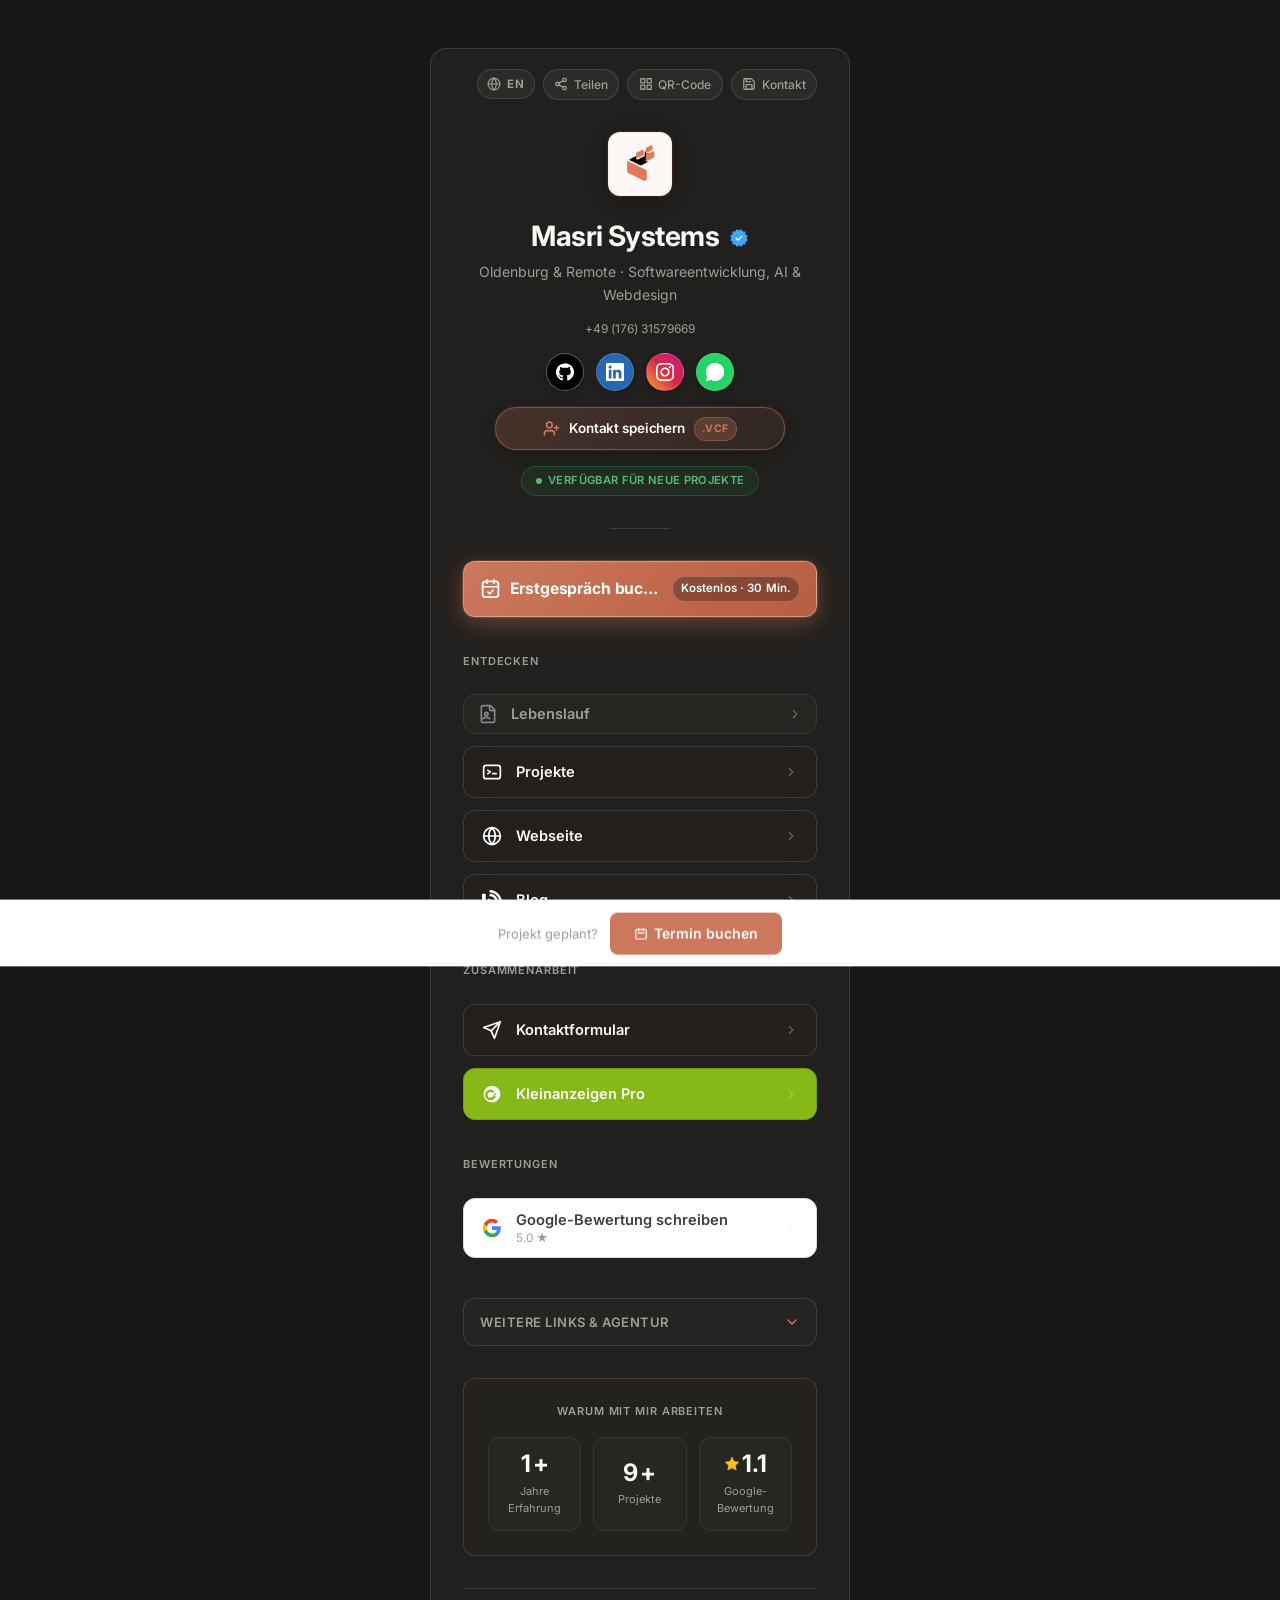
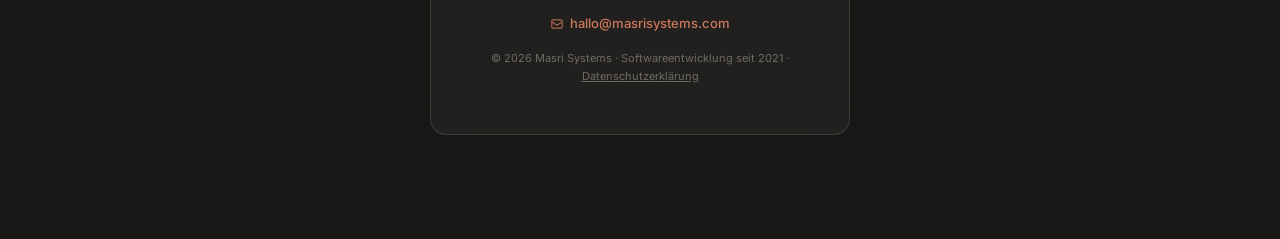
==== index.html @ 00dec635 "refactor(navigation): move certificates button to secondary-content section" ====
<!doctype html>
<html lang="de">
  <head>
    <!-- Core Meta -->
    <meta charset="utf-8" />
    <meta name="viewport" content="width=device-width, initial-scale=1" />
    <meta name="referrer" content="strict-origin-when-cross-origin" />
    <meta name="format-detection" content="telephone=no" />

    <!-- SEO -->
    <title>
      Masri Systems — Links | Oldenburg &amp; Remote · Softwareentwicklung, AI &amp; Webdesign
    </title>
    <meta
      name="description"
      content="Connect with Masri Systems — Oldenburg &amp; Remote · Softwareentwicklung, AI &amp; Webdesign. Book a consultation, explore projects, read the blog, and follow on social media."
    />
    <meta
      name="keywords"
      content="Masri Systems, Mohamad Masri, Softwareentwicklung, AI, Webdesign, Oldenburg, Freelance Developer, Laravel, PHP, JavaScript"
    />
    <meta name="author" content="Mohamad Masri" />
    <meta name="robots" content="index, follow" />
    <link rel="canonical" href="https://links.masrisystems.com/" />

    <!-- Open Graph / Facebook -->
    <meta property="og:type" content="website" />
    <meta property="og:site_name" content="Masri Systems" />
    <meta property="og:title" content="Masri Systems — Links &amp; Hub" />
    <meta
      property="og:description"
      content="Connect with Masri Systems — Oldenburg &amp; Remote · Softwareentwicklung, AI &amp; Webdesign. Book a consultation, explore projects, and follow on social media."
    />
    <meta property="og:url" content="https://links.masrisystems.com/" />
    <meta property="og:image" content="https://pub-342a3c651bc946c795585c46f7161a33.r2.dev/images/newLogo/masrisystems-logo-light-512x512-no-bg.png" />
    <meta property="og:locale" content="de_DE" />

    <!-- Twitter Card -->
    <meta name="twitter:card" content="summary" />
    <meta name="twitter:title" content="Masri Systems — Links &amp; Hub" />
    <meta
      name="twitter:description"
      content="Connect with Masri Systems — Oldenburg &amp; Remote · Softwareentwicklung, AI &amp; Webdesign."
    />
    <meta name="twitter:image" content="https://pub-342a3c651bc946c795585c46f7161a33.r2.dev/images/newLogo/masrisystems-logo-light-512x512-no-bg.png" />

    <!-- Geo Meta (Local SEO for Oldenburg) -->
    <meta name="geo.region" content="DE-NI" />
    <meta name="geo.placename" content="Oldenburg, Deutschland" />

    <!-- Favicon — SVG primary (modern browsers), PNG fallback with cache-bust -->
    <link rel="icon" type="image/svg+xml" href="images/masrisystems-logo-light.svg" />
    <link rel="icon" type="image/png" sizes="128x128" href="images/avatar.png?v=4" />
    <link rel="shortcut icon" href="images/avatar.png?v=4" />
    <link rel="apple-touch-icon" href="images/avatar@2x.png?v=4" />

    <!-- Preconnect (Performance — from Blade template pattern) -->
    <link rel="preconnect" href="https://fonts.bunny.net" crossorigin />
    <link rel="preconnect" href="https://masri.uber.space" crossorigin />

    <!-- Fonts — Inter from bunny.net -->
    <link
      rel="preload"
      as="style"
      href="https://fonts.bunny.net/css?family=inter:400,500,600,700"
    />
    <link href="https://fonts.bunny.net/css?family=inter:400,500,600,700" rel="stylesheet" />

    <!-- Stylesheets -->
    <link rel="stylesheet" href="css/reset.css" />
    <link rel="stylesheet" href="css/style.css?v=19" />
    <link rel="stylesheet" href="css/brands.css?v=5" />

    <!-- FOUC Prevention & Seamless Single-Piece Background -->
    <style>
      html {
        background-color: #181715;
      }
      body {
        background-color: #181715;
        background-repeat: no-repeat;
        background-position: center center;
        background-size: cover;
        background-attachment: fixed;
      }
    </style>

    <!-- Structured Data — Schema.org Organization & LocalBusiness -->
    <script type="application/ld+json">
      {
        "@context": "https://schema.org",
        "@graph": [
          {
            "@type": ["Organization", "LocalBusiness", "ProfessionalService"],
            "@id": "https://masrisystems.com/#organization",
            "name": "Masri Systems",
            "alternateName": "Masri Systems - Softwareentwicklung",
            "url": "https://masrisystems.com",
            "logo": "https://pub-342a3c651bc946c795585c46f7161a33.r2.dev/images/newLogo/masrisystems-logo-light-512x512-no-bg.png",
            "image": "https://pub-342a3c651bc946c795585c46f7161a33.r2.dev/images/newLogo/masrisystems-logo-light-512x512-no-bg.png",
            "telephone": "+4917631579669",
            "email": "hallo@masrisystems.com",
            "priceRange": "€€",
            "address": {
              "@type": "PostalAddress",
              "streetAddress": "Nettelbeckstraße",
              "postalCode": "26131",
              "addressLocality": "Oldenburg",
              "addressRegion": "Niedersachsen",
              "addressCountry": "DE"
            },
            "geo": {
              "@type": "GeoCoordinates",
              "latitude": 53.140118,
              "longitude": 8.188813
            },
            "openingHoursSpecification": {
              "@type": "OpeningHoursSpecification",
              "dayOfWeek": ["Monday", "Tuesday", "Wednesday", "Thursday", "Friday"],
              "opens": "09:00",
              "closes": "18:00"
            },
            "sameAs": [
              "https://github.com/masrisystems",
              "https://www.linkedin.com/company/masri-systems",
              "https://www.instagram.com/masrisystems/",
              "https://www.facebook.com/profile.php?id=61582289406696",
              "https://www.kleinanzeigen.de/pro/masrisystems",
              "https://masrisystems.com/blog",
              "https://g.page/r/CQl3_s6R1DkiEAE/review"
            ]
          },
          {
            "@type": "Person",
            "@id": "https://masrisystems.com/#founder",
            "name": "Mohamad Masri",
            "jobTitle": "Founder & Lead Systems Engineer",
            "worksFor": {
              "@id": "https://masrisystems.com/#organization"
            },
            "url": "https://resume.masrisystems.com/",
            "sameAs": [
              "https://github.com/masrisystems",
              "https://www.linkedin.com/in/mohamad-masri-89778915a/"
            ],
            "knowsAbout": [
              "Web Development",
              "Laravel",
              "Vue.js",
              "PHP",
              "JavaScript",
              "Software Engineering",
              "AI Workflow Automation"
            ]
          }
        ]
      }
    </script>
  </head>

  <body>
    <!-- Skip Link (Accessibility) -->
    <a href="#links" class="skip-link">Skip to links</a>

    <main class="page" id="page" role="main">
      <div class="card" id="card">
        <!-- Top Utility Bar -->
        <div class="card-top-bar">
          <button type="button" class="top-bar-btn lang-toggle-btn" id="langToggle" data-action="toggle-lang" aria-label="Zu Englisch wechseln / Switch to English">
            <svg width="14" height="14" viewBox="0 0 24 24" fill="none" stroke="currentColor" stroke-width="2" stroke-linecap="round" stroke-linejoin="round" aria-hidden="true"><circle cx="12" cy="12" r="10"></circle><line x1="2" y1="12" x2="22" y2="12"></line><path d="M12 2a15.3 15.3 0 0 1 4 10 15.3 15.3 0 0 1-4 10 15.3 15.3 0 0 1-4-10 15.3 15.3 0 0 1 4-10z"></path></svg>
            <span class="lang-indicator" id="langIndicator">EN</span>
          </button>
          <button type="button" class="top-bar-btn" data-action="share-profile" aria-label="Diese Links-Seite teilen">
            <svg width="14" height="14" viewBox="0 0 24 24" fill="none" stroke="currentColor" stroke-width="2.2" stroke-linecap="round" stroke-linejoin="round" aria-hidden="true"><circle cx="18" cy="5" r="3"></circle><circle cx="6" cy="12" r="3"></circle><circle cx="18" cy="19" r="3"></circle><line x1="8.59" y1="13.51" x2="15.42" y2="17.49"></line><line x1="15.41" y1="6.51" x2="8.59" y2="10.49"></line></svg>
            <span id="topBarShareText">Teilen</span>
          </button>
          <button type="button" class="top-bar-btn" data-action="open-qr-modal" aria-label="QR-Code-Modal öffnen">
            <svg width="14" height="14" viewBox="0 0 24 24" fill="none" stroke="currentColor" stroke-width="2.2" stroke-linecap="round" stroke-linejoin="round" aria-hidden="true"><rect x="3" y="3" width="7" height="7"></rect><rect x="14" y="3" width="7" height="7"></rect><rect x="14" y="14" width="7" height="7"></rect><rect x="3" y="14" width="7" height="7"></rect></svg>
            <span id="topBarQrText">QR-Code</span>
          </button>
          <button type="button" class="top-bar-btn" data-action="save-vcard" id="saveVcardBtn" aria-label="Visitenkarte als Kontakt speichern (.vcf)">
            <svg width="14" height="14" viewBox="0 0 24 24" fill="none" stroke="currentColor" stroke-width="2.2" stroke-linecap="round" stroke-linejoin="round" aria-hidden="true"><path d="M19 21H5a2 2 0 0 1-2-2V5a2 2 0 0 1 2-2h11l5 5v11a2 2 0 0 1-2 2z"></path><polyline points="17 21 17 13 7 13 7 21"></polyline><polyline points="7 3 7 8 15 8"></polyline></svg>
            <span id="topBarSaveContactText">Kontakt</span>
          </button>
        </div>

        <header class="profile">
          <a
            href="https://masrisystems.com/"
            target="_blank"
            rel="noopener"
            class="logo"
            aria-label="Visit Masri Systems website"
          >
            <img
              src="images/masrisystems-logo-light.webp"
              alt="Masri Systems Logo"
              width="44"
              height="44"
              loading="eager"
            />
          </a>
          <h1 class="focus-in-expand">
            Masri Systems
            <svg class="verified-icon" width="20" height="20" viewBox="0 0 48 48" aria-label="Verifiziert" role="img">
              <polygon fill="#42a5f5" points="29.62,3 33.053,8.308 39.367,8.624 39.686,14.937 44.997,18.367 42.116,23.995 45,29.62 39.692,33.053 39.376,39.367 33.063,39.686 29.633,44.997 24.005,42.116 18.38,45 14.947,39.692 8.633,39.376 8.314,33.063 3.003,29.633 5.884,24.005 3,18.38 8.308,14.947 8.624,8.633 14.937,8.314 18.367,3.003 23.995,5.884"></polygon>
              <polygon fill="#fff" points="21.396,31.255 14.899,24.76 17.021,22.639 21.428,27.046 30.996,17.772 33.084,19.926"></polygon>
            </svg>
          </h1>
          <p class="subtitle" id="profileSubtitle">Oldenburg &amp; Remote · Softwareentwicklung, AI &amp; Webdesign</p>
          <div class="contact-info">
            <a href="tel:+4917631579669" aria-label="Call Masri Systems">+49 (176) 31579669</a>
          </div>

          <div class="social-quick-links" aria-label="Quick Social Links">
            <a
              href="https://github.com/masrisystems"
              target="_blank"
              rel="noopener"
              class="social-quick-link quick-github"
              aria-label="GitHub Profile"
            >
              <img src="images/icons/github.svg" alt="GitHub" width="18" height="18" />
            </a>
            <a
              href="https://www.linkedin.com/company/masri-systems"
              target="_blank"
              rel="noopener"
              class="social-quick-link quick-linkedin"
              aria-label="LinkedIn Company Page"
            >
              <img src="images/icons/linkedin.svg" alt="LinkedIn" width="18" height="18" />
            </a>
            <a
              href="https://www.instagram.com/masrisystems/"
              target="_blank"
              rel="noopener"
              class="social-quick-link quick-instagram"
              aria-label="Instagram Profile"
            >
              <img src="images/icons/instagram.svg" alt="Instagram" width="18" height="18" />
            </a>
            <a
              href="https://wa.me/4917631579669"
              target="_blank"
              rel="noopener"
              class="social-quick-link quick-whatsapp"
              aria-label="WhatsApp Chat"
            >
              <img src="images/icons/whatsapp.svg" alt="WhatsApp" width="18" height="18" />
            </a>
          </div>

          <!-- Prominent Save Contact (vCard) Action Button -->
          <div class="header-vcard-wrapper">
            <a
              href="masrisystems.vcf"
              download="Masri_Systems_Mohamad_Masri.vcf"
              class="header-vcard-btn"
              id="headerSaveContactBtn"
              data-action="save-vcard"
              role="button"
              aria-label="Mohamad Masri als Kontakt im Smartphone speichern (.vcf)"
            >
              <svg
                class="header-vcard-icon"
                width="17"
                height="17"
                viewBox="0 0 24 24"
                fill="none"
                stroke="currentColor"
                stroke-width="2.2"
                stroke-linecap="round"
                stroke-linejoin="round"
                aria-hidden="true"
              >
                <path d="M16 21v-2a4 4 0 0 0-4-4H6a4 4 0 0 0-4 4v2"></path>
                <circle cx="9" cy="7" r="4"></circle>
                <line x1="19" y1="8" x2="19" y2="14"></line>
                <line x1="22" y1="11" x2="16" y2="11"></line>
              </svg>
              <span class="header-vcard-text" id="headerSaveContactText">Kontakt speichern</span>
              <span class="header-vcard-badge">.vcf</span>
            </a>
          </div>

          <div class="availability-badge" id="availabilityBadge" aria-label="Aktuell verfügbar für Projekte">
            <span class="pulse-dot" aria-hidden="true"></span>
            <span id="availabilityText">Verfügbar für Projekte</span>
          </div>
        </header>

        <hr class="divider" aria-hidden="true" />

        <nav
          class="button-stack"
          id="links"
          role="navigation"
          aria-label="Social and business links"
        >
          <!-- Primary Hero Call-to-Action: Book a Call -->
          <a
            class="button button-hero-cta"
            id="heroCtaBtn"
            href="https://cal.com/masrisystems-f7j951/30min?duration=30"
            target="_blank"
            rel="noopener"
            role="button"
            aria-label="Kostenloses 30-Minuten-Gespräch via Cal.com buchen"
          >
            <span class="hero-cta-main">
              <img
                class="icon"
                aria-hidden="true"
                src="images/icons/calendar.svg"
                alt=""
                width="22"
                height="22"
              />
              <span class="hero-cta-title" id="heroCtaTitle">Erstgespräch buchen</span>
            </span>
            <span class="hero-cta-badge" id="heroCtaBadge">Kostenlos · 30 Min.</span>
          </a>

          <div class="button-group-separator"></div>

          <!-- Section: Entdecken / Career & Tech -->
          <span class="section-label" aria-hidden="true">Entdecken</span>
          <a
            class="button button-resume"
            href="https://masrisystems.com/"
            target="_blank"
            rel="noopener"
            role="button"
            aria-label="Lebenslauf auf masrisystems.com ansehen"
          >
            <img
              class="icon"
              aria-hidden="true"
              src="images/icons/resume.svg"
              alt=""
              width="19"
              height="19"
            /><span class="button-label-group"><span class="button-title">Lebenslauf</span></span><svg class="button-arrow" width="14" height="14" viewBox="0 0 24 24" fill="none" stroke="currentColor" stroke-width="2.2" stroke-linecap="round" stroke-linejoin="round" aria-hidden="true"><polyline points="9 18 15 12 9 6"></polyline></svg>
          </a>
          <a
            class="button button-default"
            href="https://masrisystems.com/brain/projects/"
            target="_blank"
            rel="noopener"
            role="button"
            aria-label="Digitale Flaggschiffe & Kundenprojekte ansehen"
          >
            <img
              class="icon"
              aria-hidden="true"
              src="images/icons/projects.svg"
              alt=""
              width="19"
              height="19"
            /><span class="button-label-group"><span class="button-title">Projekte</span></span><svg class="button-arrow" width="14" height="14" viewBox="0 0 24 24" fill="none" stroke="currentColor" stroke-width="2.2" stroke-linecap="round" stroke-linejoin="round" aria-hidden="true"><polyline points="9 18 15 12 9 6"></polyline></svg>
          </a>
          <a
            class="button button-default"
            href="https://masrisystems.com/"
            target="_blank"
            rel="noopener"
            role="button"
            aria-label="Offizielle Webseite masrisystems.com besuchen"
          >
            <img
              class="icon"
              aria-hidden="true"
              src="images/icons/globe.svg"
              alt=""
              width="19"
              height="19"
            /><span class="button-label-group"><span class="button-title">Webseite</span></span><svg class="button-arrow" width="14" height="14" viewBox="0 0 24 24" fill="none" stroke="currentColor" stroke-width="2.2" stroke-linecap="round" stroke-linejoin="round" aria-hidden="true"><polyline points="9 18 15 12 9 6"></polyline></svg>
          </a>
          <a
            class="button button-default"
            href="https://masrisystems.com/blog"
            target="_blank"
            rel="noopener"
            role="button"
            aria-label="Blog auf masrisystems.com/blog lesen"
          >
            <img
              class="icon"
              aria-hidden="true"
              src="images/icons/blog.svg"
              alt=""
              width="19"
              height="19"
            /><span class="button-label-group"><span class="button-title">Blog</span></span><svg class="button-arrow" width="14" height="14" viewBox="0 0 24 24" fill="none" stroke="currentColor" stroke-width="2.2" stroke-linecap="round" stroke-linejoin="round" aria-hidden="true"><polyline points="9 18 15 12 9 6"></polyline></svg>
          </a>

          <div class="button-group-separator"></div>

          <!-- Section: Zusammenarbeit -->
          <span class="section-label" aria-hidden="true">Zusammenarbeit</span>
          <a
            class="button button-default"
            href="https://masrisystems.com/contact"
            target="_blank"
            rel="noopener"
            role="button"
            aria-label="Kontaktformular auf masrisystems.com öffnen"
          >
            <img
              class="icon"
              aria-hidden="true"
              src="images/icons/contact.svg"
              alt=""
              width="19"
              height="19"
            /><span class="button-label-group"><span class="button-title">Kontaktformular</span></span><svg class="button-arrow" width="14" height="14" viewBox="0 0 24 24" fill="none" stroke="currentColor" stroke-width="2.2" stroke-linecap="round" stroke-linejoin="round" aria-hidden="true"><polyline points="9 18 15 12 9 6"></polyline></svg>
          </a>
          <a
            class="button button-kleinanzeigen"
            href="https://www.kleinanzeigen.de/pro/masrisystems"
            target="_blank"
            rel="noopener"
            role="button"
            aria-label="Masri Systems auf Kleinanzeigen Pro"
          >
            <img
              class="icon"
              aria-hidden="true"
              src="images/icons/kleinanzeigen.svg"
              alt=""
              width="19"
              height="19"
            /><span class="button-label-group"><span class="button-title">Kleinanzeigen Pro</span></span><svg class="button-arrow" width="14" height="14" viewBox="0 0 24 24" fill="none" stroke="currentColor" stroke-width="2.2" stroke-linecap="round" stroke-linejoin="round" aria-hidden="true"><polyline points="9 18 15 12 9 6"></polyline></svg>
          </a>

          <div class="button-group-separator"></div>

          <!-- Section: Bewertungen -->
          <span class="section-label" aria-hidden="true">Bewertungen</span>
          <a
            class="button button-google"
            href="https://g.page/r/CQl3_s6R1DkiEAE/review"
            target="_blank"
            rel="noopener"
            role="button"
            aria-label="Google-Bewertung abgeben"
          >
            <img
              class="icon"
              aria-hidden="true"
              src="images/icons/google.svg"
              alt=""
              width="19"
              height="19"
            /><span class="button-label-group"><span class="button-title">Google-Bewertung schreiben</span><span class="button-subtitle">5.0 ★</span></span><svg class="button-arrow" width="14" height="14" viewBox="0 0 24 24" fill="none" stroke="currentColor" stroke-width="2.2" stroke-linecap="round" stroke-linejoin="round" aria-hidden="true"><polyline points="9 18 15 12 9 6"></polyline></svg>
          </a>

          <div class="button-group-separator"></div>

          <!-- Section: Collapsed Secondary / Agency Links -->
          <details class="secondary-collapse" id="secondaryLinksDetails">
            <summary class="secondary-summary" id="secondarySummary">
              <span id="secondarySummaryLabel">Weitere Links &amp; Agentur</span>
              <svg class="chevron-icon" width="16" height="16" viewBox="0 0 24 24" fill="none" stroke="currentColor" stroke-width="2.2" stroke-linecap="round" stroke-linejoin="round" aria-hidden="true">
                <polyline points="6 9 12 15 18 9"></polyline>
              </svg>
            </summary>
            <div class="secondary-content">
              <a
                class="button button-default"
                href="hub.html"
                role="button"
                aria-label="Leistungen & Agentur-Hub entdecken"
              >
                <img
                  class="icon"
                  aria-hidden="true"
                  src="images/icons/hub.svg"
                  alt=""
                  width="19"
                  height="19"
                /><span class="button-label-group"><span class="button-title">Agentur-Hub</span></span><svg class="button-arrow" width="14" height="14" viewBox="0 0 24 24" fill="none" stroke="currentColor" stroke-width="2.2" stroke-linecap="round" stroke-linejoin="round" aria-hidden="true"><polyline points="9 18 15 12 9 6"></polyline></svg>
              </a>
              <a
                class="button button-default"
                href="certificates.html"
                role="button"
                aria-label="Verifizierte Zertifikate und Nachweise ansehen"
              >
                <img
                  class="icon"
                  aria-hidden="true"
                  src="images/icons/certificate.svg"
                  alt=""
                  width="19"
                  height="19"
                /><span class="button-label-group"><span class="button-title">Zertifikate &amp; Nachweise</span></span><svg class="button-arrow" width="14" height="14" viewBox="0 0 24 24" fill="none" stroke="currentColor" stroke-width="2.2" stroke-linecap="round" stroke-linejoin="round" aria-hidden="true"><polyline points="9 18 15 12 9 6"></polyline></svg>
              </a>
              <a
                class="button button-obsidian"
                href="https://omnivault.masrisystems.com/"
                target="_blank"
                rel="noopener"
                role="button"
                aria-label="Omnivault AI Obsidian-Vorlage entdecken"
              >
                <img
                  class="icon"
                  aria-hidden="true"
                  src="images/icons/obsidian.svg"
                  alt=""
                  width="19"
                  height="19"
                /><span class="button-label-group"><span class="button-title">Omnivault AI</span></span><svg class="button-arrow" width="14" height="14" viewBox="0 0 24 24" fill="none" stroke="currentColor" stroke-width="2.2" stroke-linecap="round" stroke-linejoin="round" aria-hidden="true"><polyline points="9 18 15 12 9 6"></polyline></svg>
              </a>
              <a
                class="button button-github"
                href="https://github.com/sponsors/Masrisystems"
                target="_blank"
                rel="noopener"
                role="button"
                aria-label="Masri Systems auf GitHub unterstützen"
              >
                <img
                  class="icon"
                  aria-hidden="true"
                  src="images/icons/heart-sponsor.svg"
                  alt=""
                  width="19"
                  height="19"
                /><span class="button-label-group"><span class="button-title">GitHub Sponsors</span></span><svg class="button-arrow" width="14" height="14" viewBox="0 0 24 24" fill="none" stroke="currentColor" stroke-width="2.2" stroke-linecap="round" stroke-linejoin="round" aria-hidden="true"><polyline points="9 18 15 12 9 6"></polyline></svg>
              </a>
              <a
                class="button button-facebook"
                href="https://www.facebook.com/profile.php?id=61582289406696"
                target="_blank"
                rel="noopener"
                role="button"
                aria-label="Masri Systems auf Facebook"
              >
                <img
                  class="icon"
                  aria-hidden="true"
                  src="images/icons/facebook.svg"
                  alt=""
                  width="19"
                  height="19"
                /><span class="button-label-group"><span class="button-title">Facebook</span></span><svg class="button-arrow" width="14" height="14" viewBox="0 0 24 24" fill="none" stroke="currentColor" stroke-width="2.2" stroke-linecap="round" stroke-linejoin="round" aria-hidden="true"><polyline points="9 18 15 12 9 6"></polyline></svg>
              </a>
            </div>
          </details>
        </nav>

        <section class="trust-section" aria-label="Experience highlights">
          <h2 class="trust-title" id="trustTitle">Warum Masri Systems</h2>
          <div class="trust-stats">
            <a href="https://masrisystems.com/" target="_blank" rel="noopener" class="trust-stat" id="statExpLink" aria-label="5+ Jahre Erfahrung — Lebenslauf ansehen">
              <span class="stat-value"><span class="counter" data-target="5">5</span>+</span>
              <span class="stat-label" id="statExpLabel">Jahre Erfahrung</span>
            </a>
            <a href="https://masrisystems.com/brain/projects/" target="_blank" rel="noopener" class="trust-stat" id="statProjLink" aria-label="40+ Projekte — Referenzen ansehen">
              <span class="stat-value"><span class="counter" data-target="40">40</span>+</span>
              <span class="stat-label" id="statProjLabel">Projekte</span>
            </a>
            <a href="https://g.page/r/CQl3_s6R1DkiEAE/review" target="_blank" rel="noopener" class="trust-stat" id="statReviewLink" aria-label="Google-Bewertung 5.0 — Rezensionen auf Google Maps ansehen">
              <span class="stat-value">
                <svg class="star-icon" width="16" height="16" viewBox="0 0 24 24" fill="#fbbf24" stroke="#fbbf24" stroke-width="1" stroke-linecap="round" stroke-linejoin="round" aria-hidden="true"><polygon points="12 2 15.09 8.26 22 9.27 17 14.14 18.18 21.02 12 17.77 5.82 21.02 7 14.14 2 9.27 8.91 8.26 12 2"></polygon></svg>
                <span class="counter" data-target="5.0" data-decimals="1">5.0</span>
              </span>
              <span class="stat-label" id="statReviewLabel">Google-Bewertung</span>
            </a>
          </div>
        </section>

        <footer class="footer" role="contentinfo">
          <a
            href="mailto:hallo@masrisystems.com"
            class="email-link"
            id="footerEmailLink"
            aria-label="E-Mail an hallo@masrisystems.com senden"
          >
            <svg
              class="email-icon"
              fill="none"
              stroke="currentColor"
              viewBox="0 0 24 24"
              xmlns="http://www.w3.org/2000/svg"
              aria-hidden="true"
            >
              <path
                stroke-linecap="round"
                stroke-linejoin="round"
                stroke-width="2"
                d="M3 8l7.89 5.26a2 2 0 002.22 0L21 8M5 19h14a2 2 0 002-2V7a2 2 0 00-2-2H5a2 2 0 00-2 2v10a2 2 0 002 2z"
              />
            </svg>
            hallo@masrisystems.com
          </a>
          <p class="copyright" id="footerCopyright">
            © 2026 Masri Systems · Softwareentwicklung seit 2021 ·
            <a href="https://masrisystems.com/privacy-policy" target="_blank" rel="noopener" style="color: inherit; text-decoration: underline"
              >Datenschutzerklärung</a
            >
          </p>
        </footer>

        <div class="print-qr-block" aria-hidden="true">
          <div class="print-qr-info">
            <div class="print-qr-title">Masri Systems · Links &amp; Hub</div>
            <div class="print-qr-desc">Scannen oder online aufrufen für interaktive Links, Terminbuchung &amp; Projekte.</div>
            <div class="print-qr-url">https://links.masrisystems.com</div>
          </div>
          <img src="images/qr-code.png" alt="Masri Systems Links QR Code" width="60" height="60" />
        </div>
      </div>
    </main>

    <!-- Sticky CTA Bar -->
    <div class="sticky-cta" id="stickyCta" role="complementary" aria-label="Quick actions">
      <span class="sticky-cta-text" id="stickyCtaText">Projekt anfragen</span>
      <a
        href="https://cal.com/masrisystems-f7j951/30min?duration=30"
        target="_blank"
        rel="noopener"
        class="sticky-cta-button heartbeat"
        id="stickyCtaBtn"
      >
        <svg
          width="14"
          height="14"
          fill="none"
          stroke="currentColor"
          viewBox="0 0 24 24"
          aria-hidden="true"
        >
          <path
            stroke-linecap="round"
            stroke-linejoin="round"
            stroke-width="2"
            d="M8 7V3m8 4V3m-9 8h10M5 21h14a2 2 0 002-2V7a2 2 0 00-2-2H5a2 2 0 00-2 2v12a2 2 0 002 2z"
          />
        </svg>
        <span id="stickyCtaBtnText">Termin buchen</span>
      </a>
    </div>

    <!-- QR Full-screen Modal Backdrop -->
    <div class="qr-modal-backdrop" id="qrModalBackdrop" role="dialog" aria-modal="true" aria-labelledby="qrModalTitle" tabindex="-1">
      <div class="qr-modal">
        <button type="button" class="qr-modal-close" data-action="close-qr-modal" id="qrModalCloseBtn" aria-label="QR-Modal schließen">
          <svg width="18" height="18" viewBox="0 0 24 24" fill="none" stroke="currentColor" stroke-width="2.2" stroke-linecap="round" stroke-linejoin="round" aria-hidden="true">
            <line x1="18" y1="6" x2="6" y2="18"></line><line x1="6" y1="6" x2="18" y2="18"></line>
          </svg>
        </button>
        <h2 class="qr-modal-title" id="qrModalTitle">Scannen zum Vernetzen</h2>
        <p class="qr-modal-subtitle" id="qrModalSubtitle">Kamera auf den QR-Code richten, um Masri Systems Links direkt zu öffnen</p>
        <div class="qr-modal-frame">
          <img src="images/qr-code.png?v=3" alt="Masri Systems Links QR Code" width="220" height="220" />
        </div>
        <div class="qr-modal-actions">
          <button type="button" class="button-action button-share-main" data-action="share-profile" aria-label="Share via native share sheet">
            <svg class="action-icon" width="16" height="16" viewBox="0 0 24 24" fill="none" stroke="currentColor" stroke-width="2.2" stroke-linecap="round" stroke-linejoin="round" aria-hidden="true">
              <circle cx="18" cy="5" r="3"></circle><circle cx="6" cy="12" r="3"></circle><circle cx="18" cy="19" r="3"></circle><line x1="8.59" y1="13.51" x2="15.42" y2="17.49"></line><line x1="15.41" y1="6.51" x2="8.59" y2="10.49"></line>
            </svg>
            <span id="qrShareMainText">Teilen via AirDrop, Quick Share, WhatsApp...</span>
          </button>
          <a href="images/qr-code.png" download="masrisystems-links-qr.png" class="button-action button-qr-expand" aria-label="Download QR code image">
            <svg class="action-icon" width="16" height="16" viewBox="0 0 24 24" fill="none" stroke="currentColor" stroke-width="2.2" stroke-linecap="round" stroke-linejoin="round" aria-hidden="true">
              <path d="M21 15v4a2 2 0 0 1-2 2H5a2 2 0 0 1-2-2v-4"></path><polyline points="7 10 12 15 17 10"></polyline><line x1="12" y1="15" x2="12" y2="3"></line>
            </svg>
            <span id="qrDownloadText">QR-Code herunterladen</span>
          </a>
          <button type="button" class="button-action button-qr-expand" data-action="copy-link" aria-label="Copy page link to clipboard">
            <svg class="action-icon" width="16" height="16" viewBox="0 0 24 24" fill="none" stroke="currentColor" stroke-width="2.2" stroke-linecap="round" stroke-linejoin="round" aria-hidden="true">
              <rect x="9" y="9" width="13" height="13" rx="2" ry="2"></rect><path d="M5 15H4a2 2 0 0 1-2-2V4a2 2 0 0 1 2-2h9a2 2 0 0 1 2 2v1"></path>
            </svg>
            <span id="qrCopyLinkText">Link kopieren</span>
          </button>
          <button type="button" class="button-action button-qr-expand" data-action="save-vcard" id="qrSaveVcardBtn" aria-label="Visitenkarte / Kontakt als .vcf speichern">
            <svg class="action-icon" width="16" height="16" viewBox="0 0 24 24" fill="none" stroke="currentColor" stroke-width="2.2" stroke-linecap="round" stroke-linejoin="round" aria-hidden="true">
              <path d="M19 21H5a2 2 0 0 1-2-2V5a2 2 0 0 1 2-2h11l5 5v11a2 2 0 0 1-2 2z"></path><polyline points="17 21 17 13 7 13 7 21"></polyline><polyline points="7 3 7 8 15 8"></polyline>
            </svg>
            <span id="qrSaveContactText">Visitenkarte (.vcf) speichern</span>
          </button>
        </div>
      </div>
    </div>

    <!-- Toast Notification -->
    <div class="share-toast" id="shareToast" role="status" aria-live="polite"></div>

    <script>
      const I18N = {
        de: {
          langCode: "de",
          nextLang: "en",
          toggleLabel: "Zu Englisch wechseln / Switch to English",
          toggleText: "EN",
          share: "Teilen",
          shareProfileAria: "Diese Links-Seite teilen",
          qrCode: "QR-Code",
          qrModalAria: "QR-Code-Modal öffnen",
          verified: "Verifiziert",
          available: "Verfügbar für neue Projekte",
          whyWork: "Warum mit mir arbeiten",
          yearsExp: "Jahre Erfahrung",
          projects: "Projekte",
          googleRating: "Google-Bewertung",
          buildingSince: "Softwareentwicklung seit 2021",
          privacyPolicy: "Datenschutzerklärung",
          stickyText: "Projekt geplant?",
          stickyBtn: "Termin buchen",
          qrModalCloseAria: "QR-Modal schließen",
          qrModalTitle: "Scannen zum Vernetzen",
          qrModalSubtitle: "Kamera auf den QR-Code richten, um Masri Systems Links direkt zu öffnen",
          qrShareMain: "Teilen via AirDrop, Quick Share, WhatsApp...",
          qrDownload: "QR-Code herunterladen",
          qrCopyLink: "Link kopieren",
          linkCopied: "Link in die Zwischenablage kopiert!",
          shareTitle: "Masri Systems — Links",
          shareText: "Masri Systems — Oldenburg & Remote · Softwareentwicklung, AI & Webdesign:\n",
          subtitle: "Oldenburg & Remote · Softwareentwicklung, AI & Webdesign",
          vcard: "Kontakt",
          vcardAria: "Visitenkarte als Kontakt speichern (.vcf)",
          vcardDownload: "Visitenkarte (.vcf) speichern",
          vcardDownloaded: "Visitenkarte heruntergeladen!",
          heroCtaTitle: "Erstgespräch vereinbaren",
          heroCtaBadge: "Kostenlos · 30 Min.",
          heroCtaAria: "Kostenloses 30-Minuten-Gespräch via Cal.com buchen",
          moreLinks: "Weitere Links & Agentur",
          saveContact: "Kontakt speichern",
          saveContactAria: "Mohamad Masri als Kontakt im Smartphone speichern (.vcf)"
        },
        en: {
          langCode: "en",
          nextLang: "de",
          toggleLabel: "Auf Deutsch umschalten / Switch to German",
          toggleText: "DE",
          share: "Share",
          shareProfileAria: "Share this links page",
          qrCode: "QR Code",
          qrModalAria: "Open QR code modal",
          verified: "Verified",
          available: "Available for Projects",
          whyWork: "Why work with me",
          yearsExp: "Years Experience",
          projects: "Projects",
          googleRating: "Google Rating",
          buildingSince: "Building software since 2021",
          privacyPolicy: "Privacy Policy",
          stickyText: "Let's work together",
          stickyBtn: "Book a Call",
          qrModalCloseAria: "Close QR modal",
          qrModalTitle: "Scan to Connect",
          qrModalSubtitle: "Point your phone camera to open Masri Systems Links instantly",
          qrShareMain: "Share via AirDrop, Quick Share, WhatsApp...",
          qrDownload: "Download QR Code",
          qrCopyLink: "Copy Link",
          linkCopied: "Link copied to clipboard!",
          shareTitle: "Masri Systems — Links",
          shareText: "Connect with Masri Systems — Oldenburg & Remote · Software Development, AI & Web Design:\n",
          subtitle: "Oldenburg & Remote · Software Development, AI & Web Design",
          vcard: "Contact",
          vcardAria: "Save business card to contacts (.vcf)",
          vcardDownload: "Save Contact (.vcf)",
          vcardDownloaded: "Contact card downloaded!",
          heroCtaTitle: "Book a Free Call",
          heroCtaBadge: "Free · 30 Min",
          heroCtaAria: "Book a free 30-minute call via Cal.com",
          moreLinks: "More Links & Agency",
          saveContact: "Save Contact",
          saveContactAria: "Save Mohamad Masri to smartphone contacts (.vcf)"
        }
      }

      function getInitialLanguage() {
        const urlParam = new URLSearchParams(window.location.search).get("lang")
        if (urlParam === "en" || urlParam === "de") {
          return urlParam
        }
        try {
          const stored = localStorage.getItem("links_lang")
          if (stored === "en" || stored === "de") {
            return stored
          }
        } catch (e) {}
        return "de" // Default German for German job fair & local audience
      }

      let currentLang = getInitialLanguage()
      let cachedProfile = null

      function updateStaticTexts() {
        const t = I18N[currentLang] || I18N.de
        document.documentElement.lang = currentLang

        const subtitleEl = document.getElementById("profileSubtitle") || document.querySelector(".profile .subtitle")
        if (subtitleEl) subtitleEl.textContent = t.subtitle

        const topBarSaveContactText = document.getElementById("topBarSaveContactText")
        if (topBarSaveContactText) topBarSaveContactText.textContent = t.vcard

        const saveVcardBtn = document.getElementById("saveVcardBtn")
        if (saveVcardBtn) saveVcardBtn.setAttribute("aria-label", t.vcardAria)

        const headerSaveContactText = document.getElementById("headerSaveContactText")
        if (headerSaveContactText) headerSaveContactText.textContent = t.saveContact

        const headerSaveContactBtn = document.getElementById("headerSaveContactBtn")
        if (headerSaveContactBtn) headerSaveContactBtn.setAttribute("aria-label", t.saveContactAria)

        const qrSaveVcardBtn = document.getElementById("qrSaveVcardBtn")
        if (qrSaveVcardBtn) qrSaveVcardBtn.setAttribute("aria-label", t.vcardAria)

        const qrSaveContactText = document.getElementById("qrSaveContactText")
        if (qrSaveContactText) qrSaveContactText.textContent = t.vcardDownload

        const stickyText = document.getElementById("stickyCtaText")
        if (stickyText) stickyText.textContent = t.stickyText

        const stickyBtnText = document.getElementById("stickyCtaBtnText")
        if (stickyBtnText) stickyBtnText.textContent = t.stickyBtn

        const qrCloseBtn = document.getElementById("qrModalCloseBtn")
        if (qrCloseBtn) qrCloseBtn.setAttribute("aria-label", t.qrModalCloseAria)

        const qrTitle = document.getElementById("qrModalTitle")
        if (qrTitle) qrTitle.textContent = t.qrModalTitle

        const qrSubtitle = document.getElementById("qrModalSubtitle")
        if (qrSubtitle) qrSubtitle.textContent = t.qrModalSubtitle

        const qrShareMain = document.getElementById("qrShareMainText")
        if (qrShareMain) qrShareMain.textContent = t.qrShareMain

        const qrDownload = document.getElementById("qrDownloadText")
        if (qrDownload) qrDownload.textContent = t.qrDownload

        const qrCopyLink = document.getElementById("qrCopyLinkText")
        if (qrCopyLink) qrCopyLink.textContent = t.qrCopyLink

        const heroCtaTitle = document.getElementById("heroCtaTitle")
        if (heroCtaTitle) heroCtaTitle.textContent = t.heroCtaTitle

        const heroCtaBadge = document.getElementById("heroCtaBadge")
        if (heroCtaBadge) heroCtaBadge.textContent = t.heroCtaBadge

        const heroCtaBtn = document.getElementById("heroCtaBtn")
        if (heroCtaBtn) heroCtaBtn.setAttribute("aria-label", t.heroCtaAria)

        const secondarySummaryLabel = document.getElementById("secondarySummaryLabel")
        if (secondarySummaryLabel) secondarySummaryLabel.textContent = t.moreLinks
      }

      function toggleLanguage() {
        currentLang = currentLang === "de" ? "en" : "de"
        try {
          localStorage.setItem("links_lang", currentLang)
          const url = new URL(window.location.href)
          url.searchParams.set("lang", currentLang)
          window.history.replaceState({}, "", url.toString())
        } catch (e) {}

        updateStaticTexts()
        if (cachedProfile) {
          render(cachedProfile)
        }
      }

      function render(profile) {
        cachedProfile = profile
        const t = I18N[currentLang] || I18N.de
        updateStaticTexts()

        // Set background image as seamless single piece
        if (profile.company && profile.company.background_url) {
          document.body.style.backgroundImage = `url('${profile.company.background_url}')`
          document.body.style.backgroundRepeat = 'no-repeat'
          document.body.style.backgroundPosition = 'center center'
          document.body.style.backgroundSize = 'cover'
          document.body.style.backgroundAttachment = 'fixed'
        }

        let delay = 0.05

        // Featured Hero CTA (Book a Call)
        let heroCtaHtml = ""
        if (profile.featured_cta && profile.featured_cta.active !== false) {
          const cta = profile.featured_cta
          const title = cta["name_" + currentLang] || cta.name || t.heroCtaTitle
          const badge = cta["badge_" + currentLang] || cta.badge || t.heroCtaBadge
          const aria = cta["aria_label_" + currentLang] || cta.aria_label || t.heroCtaAria
          const link = cta.link || "https://cal.com/masrisystems-f7j951/30min?duration=30"
          const logo = cta.logo || "images/icons/calendar.svg"
          const cls = cta.class || "button-hero-cta"

          heroCtaHtml = `
            <!-- Primary Hero Call-to-Action: Book a Call -->
            <a
              class="button ${cls}"
              id="heroCtaBtn"
              href="${link}"
              target="_blank"
              rel="noopener"
              role="button"
              aria-label="${aria}"
              style="animation-delay: ${delay.toFixed(2)}s"
            >
              <span class="hero-cta-main">
                <img
                  class="icon"
                  aria-hidden="true"
                  src="${logo}"
                  alt=""
                  width="22"
                  height="22"
                />
                <span class="hero-cta-title" id="heroCtaTitle">${title}</span>
              </span>
              <span class="hero-cta-badge" id="heroCtaBadge">${badge}</span>
            </a>
            <div class="button-group-separator"></div>
          `
          delay += 0.05
        }

        // Generate buttons dynamic HTML
        let buttonsHtml = ""
        if (profile.sections && Array.isArray(profile.sections)) {
          profile.sections.forEach((section, sIndex) => {
            if (sIndex > 0) {
              buttonsHtml += `<div class="button-group-separator"></div>`
            }
            const sectionLabel = section["label_" + currentLang] || section.label
            const isCollapsed = Boolean(section.collapsed)

            let sectionButtonsHtml = ""
            if (section.buttons && Array.isArray(section.buttons)) {
              section.buttons.forEach((btn) => {
                if (btn.active !== false) {
                  const isExternal = btn.link.startsWith("http")
                  const targetAttr = isExternal ? 'target="_blank" rel="noopener"' : ""
                  const btnName = btn["name_" + currentLang] || btn.name
                  const btnAria = btn["aria_label_" + currentLang] || btn.aria_label || btnName
                  const parenMatch = btnName.match(/^(.*?)\s*\(([^)]+)\)$/)
                  const titleText = btn["title_" + currentLang] || btn.title || (parenMatch ? parenMatch[1] : btnName)
                  const subText = btn["subtitle_" + currentLang] || btn.subtitle || (parenMatch ? parenMatch[2] : "")

                  const textContentHtml = subText 
                    ? `<span class="button-label-group"><span class="button-title">${titleText}</span><span class="button-subtitle">${subText}</span></span>`
                    : `<span class="button-label-group"><span class="button-title">${btnName}</span></span>`

                  sectionButtonsHtml += `
                    <a class="button ${btn.class}" href="${btn.link}" ${targetAttr} role="button" style="animation-delay: ${delay.toFixed(2)}s" aria-label="${btnAria}">
                      <img class="icon" aria-hidden="true" src="${btn.logo}" alt="" width="19" height="19">${textContentHtml}<svg class="button-arrow" width="14" height="14" viewBox="0 0 24 24" fill="none" stroke="currentColor" stroke-width="2.2" stroke-linecap="round" stroke-linejoin="round" aria-hidden="true"><polyline points="9 18 15 12 9 6"></polyline></svg>
                    </a>
                  `
                  delay += 0.05
                }
              })
            }

            if (isCollapsed) {
              buttonsHtml += `
                <details class="secondary-collapse" id="secondaryLinksDetails">
                  <summary class="secondary-summary" id="secondarySummary">
                    <span id="secondarySummaryLabel">${sectionLabel}</span>
                    <svg class="chevron-icon" width="16" height="16" viewBox="0 0 24 24" fill="none" stroke="currentColor" stroke-width="2.2" stroke-linecap="round" stroke-linejoin="round" aria-hidden="true">
                      <polyline points="6 9 12 15 18 9"></polyline>
                    </svg>
                  </summary>
                  <div class="secondary-content">
                    ${sectionButtonsHtml}
                  </div>
                </details>
              `
            } else {
              buttonsHtml += `<span class="section-label" aria-hidden="true">${sectionLabel}</span>`
              buttonsHtml += sectionButtonsHtml
            }
          })
        }

        // Quick Socials
        let quickSocialsHtml = ""
        if (profile.quick_socials && Array.isArray(profile.quick_socials)) {
          quickSocialsHtml = `<div class="social-quick-links" aria-label="Quick Social Links">`
          profile.quick_socials.forEach((social) => {
            quickSocialsHtml += `
              <a href="${social.link}" target="_blank" rel="noopener" class="social-quick-link ${social.class || ""}" aria-label="${social.aria_label}">
                <img src="${social.logo}" alt="${social.name}" width="18" height="18" />
              </a>
            `
          })
          quickSocialsHtml += `</div>`
        }

        const companyName = profile.company?.name || "Masri Systems"
        const logoUrl = profile.company?.logo_url || "images/masrisystems-logo-light.webp"
        const subtitle = (profile.company && (profile.company["subtitle_" + currentLang] || profile.company[`subtitle_${currentLang}`])) || t.subtitle || profile.company?.subtitle || "Oldenburg & Remote · Softwareentwicklung, AI & Webdesign"
        const contactEmail = profile.contact?.email || "hallo@masrisystems.com"

        document.getElementById("card").innerHTML = `
            <!-- Top Utility Bar -->
            <div class="card-top-bar">
              <button type="button" class="top-bar-btn lang-toggle-btn" id="langToggle" data-action="toggle-lang" aria-label="${t.toggleLabel}">
                <svg width="14" height="14" viewBox="0 0 24 24" fill="none" stroke="currentColor" stroke-width="2" stroke-linecap="round" stroke-linejoin="round" aria-hidden="true"><circle cx="12" cy="12" r="10"></circle><line x1="2" y1="12" x2="22" y2="12"></line><path d="M12 2a15.3 15.3 0 0 1 4 10 15.3 15.3 0 0 1-4 10 15.3 15.3 0 0 1-4-10 15.3 15.3 0 0 1 4-10z"></path></svg>
                <span class="lang-indicator" id="langIndicator">${t.toggleText}</span>
              </button>
              <button type="button" class="top-bar-btn" data-action="share-profile" aria-label="${t.shareProfileAria}">
                <svg width="14" height="14" viewBox="0 0 24 24" fill="none" stroke="currentColor" stroke-width="2.2" stroke-linecap="round" stroke-linejoin="round" aria-hidden="true"><circle cx="18" cy="5" r="3"></circle><circle cx="6" cy="12" r="3"></circle><circle cx="18" cy="19" r="3"></circle><line x1="8.59" y1="13.51" x2="15.42" y2="17.49"></line><line x1="15.41" y1="6.51" x2="8.59" y2="10.49"></line></svg>
                <span id="topBarShareText">${t.share}</span>
              </button>
              <button type="button" class="top-bar-btn" data-action="open-qr-modal" aria-label="${t.qrModalAria}">
                <svg width="14" height="14" viewBox="0 0 24 24" fill="none" stroke="currentColor" stroke-width="2.2" stroke-linecap="round" stroke-linejoin="round" aria-hidden="true"><rect x="3" y="3" width="7" height="7"></rect><rect x="14" y="3" width="7" height="7"></rect><rect x="14" y="14" width="7" height="7"></rect><rect x="3" y="14" width="7" height="7"></rect></svg>
                <span id="topBarQrText">${t.qrCode}</span>
              </button>
              <button type="button" class="top-bar-btn" data-action="save-vcard" id="saveVcardBtn" aria-label="${t.vcardAria}">
                <svg width="14" height="14" viewBox="0 0 24 24" fill="none" stroke="currentColor" stroke-width="2.2" stroke-linecap="round" stroke-linejoin="round" aria-hidden="true"><path d="M19 21H5a2 2 0 0 1-2-2V5a2 2 0 0 1 2-2h11l5 5v11a2 2 0 0 1-2 2z"></path><polyline points="17 21 17 13 7 13 7 21"></polyline><polyline points="7 3 7 8 15 8"></polyline></svg>
                <span id="topBarSaveContactText">${t.vcard}</span>
              </button>
            </div>

            <header class="profile">
                <a href="https://masrisystems.com/" target="_blank" rel="noopener" class="logo" aria-label="Visit ${companyName} website">
                    <img src="${logoUrl}" alt="${companyName} Logo" width="44" height="44" loading="eager">
                </a>
                <h1 class="focus-in-expand">
                  ${companyName}
                  <svg class="verified-icon" width="20" height="20" viewBox="0 0 48 48" aria-label="${t.verified}" role="img">
                    <polygon fill="#42a5f5" points="29.62,3 33.053,8.308 39.367,8.624 39.686,14.937 44.997,18.367 42.116,23.995 45,29.62 39.692,33.053 39.376,39.367 33.063,39.686 29.633,44.997 24.005,42.116 18.38,45 14.947,39.692 8.633,39.376 8.314,33.063 3.003,29.633 5.884,24.005 3,18.38 8.308,14.947 8.624,8.633 14.937,8.314 18.367,3.003 23.995,5.884"></polygon>
                    <polygon fill="#fff" points="21.396,31.255 14.899,24.76 17.021,22.639 21.428,27.046 30.996,17.772 33.084,19.926"></polygon>
                  </svg>
                </h1>
                <p class="subtitle" id="profileSubtitle">${subtitle}</p>
                <div class="contact-info">
                    <a href="tel:${profile.contact.phone_link}" aria-label="Call ${companyName}">${profile.contact.phone_display}</a>
                </div>
                ${quickSocialsHtml}
                <!-- Prominent Save Contact (vCard) Action Button -->
                <div class="header-vcard-wrapper">
                  <a
                    href="masrisystems.vcf"
                    download="Masri_Systems_Mohamad_Masri.vcf"
                    class="header-vcard-btn"
                    id="headerSaveContactBtn"
                    data-action="save-vcard"
                    role="button"
                    aria-label="${t.saveContactAria}"
                  >
                    <svg
                      class="header-vcard-icon"
                      width="17"
                      height="17"
                      viewBox="0 0 24 24"
                      fill="none"
                      stroke="currentColor"
                      stroke-width="2.2"
                      stroke-linecap="round"
                      stroke-linejoin="round"
                      aria-hidden="true"
                    >
                      <path d="M16 21v-2a4 4 0 0 0-4-4H6a4 4 0 0 0-4 4v2"></path>
                      <circle cx="9" cy="7" r="4"></circle>
                      <line x1="19" y1="8" x2="19" y2="14"></line>
                      <line x1="22" y1="11" x2="16" y2="11"></line>
                    </svg>
                    <span class="header-vcard-text" id="headerSaveContactText">${t.saveContact}</span>
                    <span class="header-vcard-badge">.vcf</span>
                  </a>
                </div>
                <div class="availability-badge" aria-label="${t.available}">
                    <span class="pulse-dot" aria-hidden="true"></span>
                    ${t.available}
                </div>
            </header>

            <hr class="divider" aria-hidden="true">

            <nav class="button-stack" id="links" role="navigation" aria-label="Social and business links">
                ${heroCtaHtml}${buttonsHtml}
            </nav>

            <section class="trust-section" aria-label="Experience highlights">
                <h2 class="trust-title">${t.whyWork}</h2>
                <div class="trust-stats">
                    <a href="https://resume.masrisystems.com/" target="_blank" rel="noopener" class="trust-stat" aria-label="5+ ${t.yearsExp} — View Resume">
                        <span class="stat-value"><span class="counter" data-target="5">5</span>+</span>
                        <span class="stat-label">${t.yearsExp}</span>
                    </a>
                    <a href="https://masrisystems.com/brain/projects/" target="_blank" rel="noopener" class="trust-stat" aria-label="40+ ${t.projects} — View Projects">
                        <span class="stat-value"><span class="counter" data-target="40">40</span>+</span>
                        <span class="stat-label">${t.projects}</span>
                    </a>
                    <a href="https://g.page/r/CQl3_s6R1DkiEAE/review" target="_blank" rel="noopener" class="trust-stat" aria-label="Google Rating 5.0 — Leave a Review on Google Maps">
                        <span class="stat-value">
                          <svg class="star-icon" width="16" height="16" viewBox="0 0 24 24" fill="#fbbf24" stroke="#fbbf24" stroke-width="1" stroke-linecap="round" stroke-linejoin="round" aria-hidden="true"><polygon points="12 2 15.09 8.26 22 9.27 17 14.14 18.18 21.02 12 17.77 5.82 21.02 7 14.14 2 9.27 8.91 8.26 12 2"></polygon></svg>
                          <span class="counter" data-target="5.0" data-decimals="1">5.0</span>
                        </span>
                        <span class="stat-label">${t.googleRating}</span>
                    </a>
                </div>
            </section>

            <footer class="footer" role="contentinfo">
                <a href="mailto:${contactEmail}" class="email-link" aria-label="Send email to ${contactEmail}">
                    <svg class="email-icon" fill="none" stroke="currentColor" viewBox="0 0 24 24" xmlns="http://www.w3.org/2000/svg" aria-hidden="true">
                        <path stroke-linecap="round" stroke-linejoin="round" stroke-width="2" d="M3 8l7.89 5.26a2 2 0 002.22 0L21 8M5 19h14a2 2 0 002-2V7a2 2 0 00-2-2H5a2 2 0 00-2 2v10a2 2 0 002 2z"/>
                    </svg>
                    ${contactEmail}
                </a>
                <p class="copyright">
                    © ${new Date().getFullYear()} ${companyName} · ${t.buildingSince} · <a href="https://masrisystems.com/privacy-policy" target="_blank" rel="noopener" style="color: inherit; text-decoration: underline;">${t.privacyPolicy}</a>
                </p>
            </footer>

            <div class="print-qr-block" aria-hidden="true">
              <div class="print-qr-info">
                <div class="print-qr-title">${companyName} · Links &amp; Hub</div>
                <div class="print-qr-desc">Scannen oder online aufrufen für interaktive Links, Terminbuchung &amp; Projekte.</div>
                <div class="print-qr-url">https://links.masrisystems.com</div>
              </div>
              <img src="images/qr-code.png" alt="Masri Systems Links QR Code" width="60" height="60" />
            </div>
        `

        initCounters()
      }

      // Sticky CTA — show after scrolling past the card header
      function initStickyCta() {
        const cta = document.getElementById("stickyCta")
        if (!cta) return

        let ticking = false
        window.addEventListener(
          "scroll",
          function () {
            if (!ticking) {
              window.requestAnimationFrame(function () {
                if (window.scrollY > 300) {
                  cta.classList.add("visible")
                } else {
                  cta.classList.remove("visible")
                }
                ticking = false
              })
              ticking = true
            }
          },
          { passive: true },
        )
      }

      // Initialize
      async function init() {
        try {
          const res = await fetch("./private.json")
          if (!res.ok) throw new Error("Could not load private.json")
          const profile = await res.json()
          render(profile)
        } catch (err) {
          console.error(err)
          render({
            company: {
              name: "Masri Systems",
              subtitle: "Oldenburg & Remote · Softwareentwicklung, AI & Webdesign",
              subtitle_de: "Oldenburg & Remote · Softwareentwicklung, AI & Webdesign",
              subtitle_en: "Oldenburg & Remote · Software Development, AI & Web Design",
              logo_url: "images/masrisystems-logo-light.webp",
              background_url: "https://masri.uber.space/images/email/bg2.png",
            },
            contact: {
              street: "Nettelbeckstraße",
              city: "26131 Oldenburg",
              phone_display: "+49 (176) 31579669",
              phone_link: "+4917631579669",
              email: "hallo@masrisystems.com",
            },
            quick_socials: [
              {
                name: "GitHub",
                link: "https://github.com/masrisystems",
                class: "quick-github",
                logo: "images/icons/github.svg",
                aria_label: "GitHub Profile",
              },
              {
                name: "LinkedIn",
                link: "https://www.linkedin.com/company/masri-systems",
                class: "quick-linkedin",
                logo: "images/icons/linkedin.svg",
                aria_label: "LinkedIn Company Page",
              },
              {
                name: "Instagram",
                link: "https://www.instagram.com/masrisystems/",
                class: "quick-instagram",
                logo: "images/icons/instagram.svg",
                aria_label: "Instagram Profile",
              },
              {
                name: "WhatsApp",
                link: "https://wa.me/4917631579669",
                class: "quick-whatsapp",
                logo: "images/icons/whatsapp.svg",
                aria_label: "WhatsApp Chat",
              },
            ],
            featured_cta: {
              name: "Erstgespräch buchen",
              name_de: "Erstgespräch buchen",
              name_en: "Book a Free Call",
              badge: "Kostenlos · 30 Min.",
              badge_de: "Kostenlos · 30 Min.",
              badge_en: "Free · 30 Min",
              link: "https://cal.com/masrisystems-f7j951/30min?duration=30",
              class: "button-hero-cta",
              logo: "images/icons/calendar.svg",
              aria_label: "Kostenloses 30-Minuten-Gespräch via Cal.com buchen",
              aria_label_de: "Kostenloses 30-Minuten-Gespräch via Cal.com buchen",
              aria_label_en: "Book a free 30-minute call via Cal.com",
              active: true,
            },
            sections: [
              {
                label: "Entdecken",
                label_de: "Entdecken",
                label_en: "Explore",
                buttons: [
                  {
                    name: "Lebenslauf",
                    name_de: "Lebenslauf",
                    name_en: "Resume",
                    link: "https://resume.masrisystems.com/",
                    class: "button-resume",
                    logo: "images/icons/resume.svg",
                    aria_label: "Visit my resume at resume.masrisystems.com",
                    aria_label_de: "Lebenslauf auf resume.masrisystems.com ansehen",
                    aria_label_en: "Visit my resume at resume.masrisystems.com",
                    active: true,
                  },
                  {
                    name: "Projekte",
                    name_de: "Projekte",
                    name_en: "Projects",
                    link: "https://masrisystems.com/brain/projects/",
                    class: "button-default",
                    logo: "images/icons/projects.svg",
                    aria_label: "Explore digital flagships and client projects",
                    aria_label_de: "Digitale Flaggschiffe & Kundenprojekte ansehen",
                    aria_label_en: "Explore digital flagships and client projects",
                    active: true,
                  },
                  {
                    name: "Webseite",
                    name_de: "Webseite",
                    name_en: "Website",
                    link: "https://masrisystems.com/",
                    class: "button-default",
                    logo: "images/icons/globe.svg",
                    aria_label: "Visit my website masrisystems.com",
                    aria_label_de: "Offizielle Webseite masrisystems.com besuchen",
                    aria_label_en: "Visit my website masrisystems.com",
                    active: true,
                  },
                  {
                    name: "Blog",
                    name_de: "Blog",
                    name_en: "Blog",
                    link: "https://masrisystems.com/blog",
                    class: "button-default",
                    logo: "images/icons/blog.svg",
                    aria_label: "Read my blog at masrisystems.com/blog",
                    aria_label_de: "Blog auf masrisystems.com/blog lesen",
                    aria_label_en: "Read my blog at masrisystems.com/blog",
                    active: true,
                  },
                ],
              },
              {
                label: "Zusammenarbeit",
                label_de: "Zusammenarbeit",
                label_en: "Work with me",
                buttons: [
                  {
                    name: "Kontaktformular",
                    name_de: "Kontaktformular",
                    name_en: "Contact Form",
                    link: "https://masrisystems.com/contact",
                    class: "button-default",
                    logo: "images/icons/contact.svg",
                    aria_label: "Contact Form",
                    aria_label_de: "Kontaktformular auf masrisystems.com öffnen",
                    aria_label_en: "Contact Form",
                    active: true,
                  },
                  {
                    name: "Kleinanzeigen Pro",
                    name_de: "Kleinanzeigen Pro",
                    name_en: "Kleinanzeigen Pro",
                    link: "https://www.kleinanzeigen.de/pro/masrisystems",
                    class: "button-kleinanzeigen",
                    logo: "images/icons/kleinanzeigen.svg",
                    aria_label: "Kleinanzeigen Pro",
                    aria_label_de: "Masri Systems auf Kleinanzeigen Pro",
                    aria_label_en: "Masri Systems on Kleinanzeigen Pro",
                    active: true,
                  },
                ],
              },
              {
                label: "Bewertungen",
                label_de: "Bewertungen",
                label_en: "Reviews & Ratings",
                buttons: [
                  {
                    name: "Google-Bewertung schreiben (5.0 ★)",
                    name_de: "Google-Bewertung schreiben (5.0 ★)",
                    name_en: "Leave a Google Review (5.0 ★)",
                    link: "https://g.page/r/CQl3_s6R1DkiEAE/review",
                    class: "button-google",
                    logo: "images/icons/google.svg",
                    aria_label: "Leave a Google review",
                    aria_label_de: "Google-Bewertung abgeben",
                    aria_label_en: "Leave a Google review",
                    active: true,
                  },
                ],
              },
              {
                label: "Weitere Links & Agentur",
                label_de: "Weitere Links & Agentur",
                label_en: "More Links & Agency",
                collapsed: true,
                buttons: [
                  {
                    name: "Agentur-Hub",
                    name_de: "Agentur-Hub",
                    name_en: "Agency Hub",
                    link: "hub.html",
                    class: "button-default",
                    logo: "images/icons/hub.svg",
                    aria_label: "Explore Services & Agency Hub",
                    aria_label_de: "Leistungen & Agentur-Hub entdecken",
                    aria_label_en: "Explore Services & Agency Hub",
                    active: true,
                  },
                  {
                    name: "Omnivault AI",
                    name_de: "Omnivault AI",
                    name_en: "Omnivault AI",
                    link: "https://omnivault.masrisystems.com/",
                    class: "button-obsidian",
                    logo: "images/icons/obsidian.svg",
                    aria_label: "Explore Omnivault AI Obsidian Template",
                    aria_label_de: "Omnivault AI Obsidian-Vorlage entdecken",
                    aria_label_en: "Explore Omnivault AI Obsidian Template",
                    active: true,
                  },
                  {
                    name: "GitHub Sponsors",
                    name_de: "GitHub Sponsors",
                    name_en: "GitHub Sponsors",
                    link: "https://github.com/sponsors/Masrisystems",
                    class: "button-github",
                    logo: "images/icons/heart-sponsor.svg",
                    aria_label: "Sponsor me on GitHub",
                    aria_label_de: "Masri Systems auf GitHub unterstützen",
                    aria_label_en: "Sponsor me on GitHub",
                    active: true,
                  },
                  {
                    name: "Facebook",
                    name_de: "Facebook",
                    name_en: "Facebook",
                    link: "https://www.facebook.com/profile.php?id=61582289406696",
                    class: "button-facebook",
                    logo: "images/icons/facebook.svg",
                    aria_label: "Masri Systems on Facebook",
                    aria_label_de: "Masri Systems auf Facebook",
                    aria_label_en: "Masri Systems on Facebook",
                    active: true,
                  },
                ],
              },
            ],
          })
        }

        initStickyCta()
      }

      // Number counting animation
      function initCounters() {
        const counters = document.querySelectorAll(".counter")
        const speed = 100

        // Dropped threshold to 0.1 to trigger as soon as the element enters view
        const observer = new IntersectionObserver(
          (entries, observer) => {
            entries.forEach((entry) => {
              if (entry.isIntersecting) {
                const counter = entry.target
                const target = +counter.getAttribute("data-target")
                const decimals = +counter.getAttribute("data-decimals") || 0
                const inc = target / speed

                let currentCount = 0

                function updateCount() {
                  if (currentCount < target) {
                    currentCount += inc
                    // Ensure we don't overshoot
                    if (currentCount > target) currentCount = target

                    counter.innerText = currentCount.toFixed(decimals)

                    if (currentCount < target) {
                      requestAnimationFrame(updateCount)
                    }
                  } else {
                    counter.innerText = target.toFixed(decimals)
                  }
                }

                updateCount()
                observer.unobserve(counter)
              }
            })
          },
          { threshold: 0.1 },
        )

        counters.forEach((counter) => {
          observer.observe(counter)
        })
      }

      // Toast notification helper
      function showToast(message) {
        const toast = document.getElementById("shareToast")
        if (!toast) return
        toast.innerHTML = `
          <svg width="16" height="16" viewBox="0 0 24 24" fill="none" stroke="#5db872" stroke-width="2.5" stroke-linecap="round" stroke-linejoin="round" aria-hidden="true">
            <polyline points="20 6 9 17 4 12"></polyline>
          </svg>
          <span>${message}</span>
        `
        toast.classList.add("show")
        clearTimeout(window.__toastTimeout)
        window.__toastTimeout = setTimeout(() => {
          toast.classList.remove("show")
        }, 2800)
      }

      // Copy link to clipboard
      async function copyLinkToClipboard() {
        const url = window.location.href.split("#")[0]
        const t = I18N[currentLang] || I18N.de
        try {
          if (navigator.clipboard && window.isSecureContext) {
            await navigator.clipboard.writeText(url)
          } else {
            const input = document.createElement("textarea")
            input.value = url
            input.style.position = "fixed"
            input.style.opacity = "0"
            document.body.appendChild(input)
            input.select()
            document.execCommand("copy")
            document.body.removeChild(input)
          }
          showToast(t.linkCopied)
        } catch (err) {
          window.prompt("Copy this link:", url)
        }
      }

      // Save / Download vCard 3.0 file (works 100% offline via client-side Blob or direct file download)
      function downloadVcard() {
        const t = I18N[currentLang] || I18N.de
        const vcardContent = `BEGIN:VCARD
VERSION:3.0
PRODID:-//Masri Systems//EN
N:Masri;Mohamad;;;
FN:Mohamad Masri
ORG:Masri Systems
TITLE:Founder & Lead Systems Engineer · Softwareentwicklung, AI & Webdesign
EMAIL;type=INTERNET;type=WORK;type=pref:hallo@masrisystems.com
TEL;type=WORK;type=CELL;type=VOICE;type=pref:+4917631579669
ADR;type=WORK;type=pref:;;Nettelbeckstraße;Oldenburg;Niedersachsen;26131;Deutschland
GEO:53.140118;8.188813
URL;type=WORK;type=pref:https://masrisystems.com/
URL;type=Links:https://links.masrisystems.com/
URL;type=Calendar:https://cal.com/masrisystems-f7j951/30min?duration=30
URL;type=GitHub:https://github.com/masrisystems
URL;type=LinkedIn:https://www.linkedin.com/company/masri-systems
URL;type=Kleinanzeigen:https://www.kleinanzeigen.de/pro/masrisystems
URL;type=Instagram:https://www.instagram.com/masrisystems/
NOTE:Masri Systems — Oldenburg & Remote. Softwareentwicklung, AI & Webdesign. Termine: https://cal.com/masrisystems-f7j951/30min | Tel: +49 176 31579669 | Mail: hallo@masrisystems.com
END:VCARD`

        // On mobile iOS Safari, navigating directly to the .vcf file natively triggers the Contacts sheet
        const isIOS = /iPad|iPhone|iPod/.test(navigator.userAgent) && !window.MSStream
        if (isIOS) {
          window.location.href = "masrisystems.vcf"
          showToast(t.vcardDownloaded || "Visitenkarte heruntergeladen!")
          return
        }

        try {
          const blob = new Blob([vcardContent], { type: "text/vcard;charset=utf-8" })
          const url = URL.createObjectURL(blob)
          const a = document.createElement("a")
          a.href = url
          a.download = "Masri_Systems_Mohamad_Masri.vcf"
          document.body.appendChild(a)
          a.click()
          document.body.removeChild(a)
          setTimeout(() => URL.revokeObjectURL(url), 1000)
          showToast(t.vcardDownloaded || "Visitenkarte heruntergeladen!")
        } catch (err) {
          window.location.href = "masrisystems.vcf"
        }
      }

      // Native share with file support (Bluetooth, AirDrop, Samsung Quick Share, WhatsApp)
      async function shareProfile() {
        const t = I18N[currentLang] || I18N.de
        const isHub = window.location.pathname.includes("hub")
        const shareTitle = isHub ? "Masri Systems — Links Hub" : t.shareTitle
        const shareText = isHub
          ? (currentLang === "de"
              ? "Masri Systems — Links Hub | Softwareentwicklung, AI & Webdesign Oldenburg:\n" + window.location.href
              : "Masri Systems — Links Hub | Software development, AI & Web design Oldenburg:\n" + window.location.href)
          : t.shareText + window.location.href
        const shareUrl = window.location.href.split("#")[0]
        const qrImagePath = isHub ? "images/qr-code-hub.png?v=3" : "images/qr-code.png?v=3"

        let fileToShare = null
        try {
          const res = await fetch(qrImagePath)
          if (res.ok) {
            const blob = await res.blob()
            fileToShare = new File([blob], "masrisystems-links-qr.png", { type: "image/png" })
          }
        } catch (e) {
          console.warn("Could not prepare QR image file for sharing:", e)
        }

        // Web Share Level 2 with file (Triggers Quick Share, AirDrop, Bluetooth, WhatsApp)
        if (fileToShare && navigator.canShare && navigator.canShare({ files: [fileToShare] })) {
          try {
            await navigator.share({
              files: [fileToShare],
              title: shareTitle,
              text: shareText
            })
            return
          } catch (err) {
            if (err.name === "AbortError") return
            console.warn("File share failed or canceled, attempting URL share:", err)
          }
        }

        // Fallback: Web Share Level 1 (URL + text)
        if (navigator.share) {
          try {
            await navigator.share({
              title: shareTitle,
              text: shareText,
              url: shareUrl
            })
            return
          } catch (err) {
            if (err.name === "AbortError") return
            console.warn("Standard share failed, falling back to clipboard:", err)
          }
        }

        // Fallback: Copy link
        await copyLinkToClipboard()
      }

      // Auto-trigger QR & Share modal after 5 seconds of viewing the page
      let autoModalTimer = setTimeout(() => {
        try {
          if (sessionStorage.getItem("qr_modal_dismissed")) return
        } catch (e) {}
        const modal = document.getElementById("qrModalBackdrop")
        if (modal && !modal.classList.contains("active")) {
          openQrModal()
        }
      }, 5000)

      // QR Modal Controls
      function openQrModal() {
        if (autoModalTimer) {
          clearTimeout(autoModalTimer)
          autoModalTimer = null
        }
        const modal = document.getElementById("qrModalBackdrop")
        if (modal) {
          modal.classList.add("active")
          document.body.style.overflow = "hidden"
        }
      }

      function closeQrModal() {
        if (autoModalTimer) {
          clearTimeout(autoModalTimer)
          autoModalTimer = null
        }
        try {
          sessionStorage.setItem("qr_modal_dismissed", "1")
        } catch (e) {}
        const modal = document.getElementById("qrModalBackdrop")
        if (modal) {
          modal.classList.remove("active")
          document.body.style.overflow = ""
        }
      }

      // Event Delegation for all share, modal, and language actions
      document.addEventListener("click", (e) => {
        const toggleLangBtn = e.target.closest('[data-action="toggle-lang"]')
        if (toggleLangBtn) {
          e.preventDefault()
          toggleLanguage()
          return
        }

        const shareBtn = e.target.closest('[data-action="share-profile"]')
        if (shareBtn) {
          e.preventDefault()
          shareProfile()
          return
        }

        const openQrBtn = e.target.closest('[data-action="open-qr-modal"]')
        if (openQrBtn) {
          e.preventDefault()
          openQrModal()
          return
        }

        const closeQrBtn = e.target.closest('[data-action="close-qr-modal"]')
        if (closeQrBtn) {
          e.preventDefault()
          closeQrModal()
          return
        }

        // Click outside modal to close
        if (e.target.classList && e.target.classList.contains("qr-modal-backdrop")) {
          closeQrModal()
          return
        }

        const copyLinkBtn = e.target.closest('[data-action="copy-link"]')
        if (copyLinkBtn) {
          e.preventDefault()
          copyLinkToClipboard()
          return
        }

        const saveVcardBtn = e.target.closest('[data-action="save-vcard"]')
        if (saveVcardBtn) {
          e.preventDefault()
          downloadVcard()
          return
        }
      })

      // Keyboard accessibility (Escape to close, Enter/Space for accessible role=button)
      document.addEventListener("keydown", (e) => {
        if (e.key === "Escape") {
          closeQrModal()
        }
        if ((e.key === "Enter" || e.key === " ") && e.target.getAttribute("data-action") === "open-qr-modal") {
          e.preventDefault()
          openQrModal()
        }
      })

      init()
    </script>
  </body>
</html>
---- css/style.css ----
/*
 * Masri Systems — Links Page
 * Design system derived from rechnung_vorlage.html
 * Glassmorphism · Inter · Dark background
 * v2.0 — Production-ready with FOUC prevention, accessibility, CRO enhancements
 */

/* ── Custom Properties (Derived from masrisystems-app app.css) ── */
:root {
  /* Colors — Warm Dark & Terracotta Claude Palette */
  --color-primary:             #cc785c;
  --color-primary-active:      #a9583e;
  --color-primary-disabled:    #e6dfd8;
  --color-text:                #faf9f5;
  --color-text-muted:          #a09d96;
  --color-bg:                  #181715;
  --color-bg-light:            #fdf8f5;
  --color-surface:             #252320;
  --color-border:              rgba(230, 223, 216, 0.14);
  --color-accent:              #cc785c;
  --color-accent-hover:        #a9583e;
  --color-success:             #5db872;
  --color-warning:             #d4a017;
  --color-destructive:         #c64545;

  /* Glass card & surface */
  --glass-bg:                  rgba(37, 35, 32, 0.85);
  --glass-border:              rgba(230, 223, 216, 0.14);
  --glass-blur:                20px;

  /* Typography */
  --font-sans: 'Inter', 'Instrument Sans', ui-sans-serif, system-ui, -apple-system, sans-serif;

  /* Spacing */
  --spacing-xs:  0.5rem;
  --spacing-sm:  0.75rem;
  --spacing-md:  1rem;
  --spacing-lg:  1.5rem;
  --spacing-xl:  2rem;
  --spacing-2xl: 3rem;

  /* Radius */
  --radius-sm:   0.5rem;
  --radius-md:   0.75rem;
  --radius-lg:   1rem;
  --radius-full: 9999px;
}

/* ── FOUC Prevention ────────────────────────────── */
html {
  background-color: #181715;
}

/* ── Base ───────────────────────────────────────── */
body {
  margin: 0;
  padding: 0;
  font-family: var(--font-sans);
  font-size: 1rem;
  font-weight: 400;
  line-height: 1.6;
  color: var(--color-text);
  background-color: var(--color-bg);
  background-image: 
    radial-gradient(ellipse 80% 80% at 50% -20%, rgba(204, 120, 92, 0.15), rgba(24, 23, 21, 0)),
    radial-gradient(ellipse 60% 60% at 50% 120%, rgba(37, 35, 32, 0.8), rgba(24, 23, 21, 0));
  background-repeat: no-repeat;
  background-position: center center;
  background-size: cover;
  background-attachment: fixed;
  min-height: 100vh;
  -webkit-font-smoothing: antialiased;
  -moz-osx-font-smoothing: grayscale;
}

/* ── Page Layout ────────────────────────────────── */
.page {
  display: flex;
  flex-direction: column;
  align-items: center;
  justify-content: flex-start;
  min-height: 100vh;
  padding: var(--spacing-2xl) var(--spacing-md) 6.5rem;
}

/* ── Glass Card ─────────────────────────────────── */
.card {
  width: 100%;
  max-width: 420px;
  background: var(--glass-bg);
  border: 1px solid var(--glass-border);
  border-radius: var(--radius-lg);
  backdrop-filter: blur(var(--glass-blur));
  -webkit-backdrop-filter: blur(var(--glass-blur));
  padding: 1.25rem var(--spacing-xl) var(--spacing-2xl);
  text-align: center;
  animation: cardFadeIn 0.6s ease-out;
}

@keyframes cardFadeIn {
  from { opacity: 0; transform: translateY(20px); }
  to   { opacity: 1; transform: translateY(0); }
}

/* ── Header / Profile ──────────────────────────── */
.profile {
  margin-bottom: var(--spacing-xl);
}

.logo {
  width: 64px;
  height: 64px;
  margin: 0 auto var(--spacing-lg);
  display: flex;
  align-items: center;
  justify-content: center;
  border-radius: var(--radius-md);
  background: var(--color-bg-light, #fdf8f5);
  border: 1px solid rgba(230, 223, 216, 0.4);
  box-shadow: 0 4px 20px rgba(0, 0, 0, 0.25), 0 0 0 1px rgba(204, 120, 92, 0.15);
  padding: 10px;
  animation: logoFloat 4s ease-in-out infinite;
  transition: transform 0.3s ease, box-shadow 0.3s ease;
}

@keyframes logoFloat {
  0%, 100% { transform: translateY(0); }
  50%      { transform: translateY(-8px); }
}

.logo:hover {
  transform: scale(1.08);
  box-shadow: 0 6px 28px rgba(204, 120, 92, 0.35), 0 0 0 1px rgba(204, 120, 92, 0.3);
}

.logo img {
  width: 100%;
  height: 100%;
  object-fit: contain;
}

.profile h1 {
  font-size: 1.75rem;
  font-weight: 700;
  letter-spacing: -0.02em;
  line-height: 1.2;
  margin: 0 0 var(--spacing-xs);
  color: var(--color-text);
}

.profile .subtitle {
  font-size: 0.875rem;
  color: var(--color-text-muted);
  margin: 0 0 var(--spacing-sm);
  font-weight: 400;
}

.profile .contact-info {
  font-size: 0.75rem;
  color: var(--color-text-muted);
  line-height: 1.8;
}

.profile .contact-info a {
  color: var(--color-text-muted);
  text-decoration: none;
  transition: color 0.2s ease;
}

.profile .contact-info a:hover,
.profile .contact-info a:focus-visible {
  color: var(--color-text);
}

.profile .tagline {
  font-size: 0.815rem;
  color: var(--color-primary);
  font-style: italic;
  margin: 0.35rem 0 0.5rem;
  opacity: 0.95;
}

.verified-icon {
  display: inline-block;
  vertical-align: middle;
  margin-left: 4px;
  flex-shrink: 0;
}

/* ── Social Quick Links Row ──────────────────────── */
.social-quick-links {
  display: flex;
  justify-content: center;
  align-items: center;
  gap: 0.75rem;
  margin: 0.85rem 0 0.25rem;
}

.social-quick-link {
  display: flex;
  align-items: center;
  justify-content: center;
  width: 38px;
  height: 38px;
  border-radius: var(--radius-full);
  transition: transform 0.2s ease, filter 0.2s ease, box-shadow 0.2s ease;
  box-shadow: 0 2px 6px rgba(0, 0, 0, 0.25);
  text-decoration: none;
}

.social-quick-link:hover {
  transform: translateY(-2px) scale(1.08);
  filter: brightness(1.12);
  box-shadow: 0 4px 12px rgba(0, 0, 0, 0.4);
}

.social-quick-link.quick-github {
  background: #000000;
  border: 1px solid rgba(255, 255, 255, 0.35);
}

.social-quick-link.quick-linkedin {
  background: #2867b2;
  border: 1px solid rgba(255, 255, 255, 0.15);
}

.social-quick-link.quick-instagram {
  background: linear-gradient(45deg, #f09433 0%, #e6683c 25%, #dc2743 50%, #cc2366 75%, #bc1888 100%);
  border: 1px solid rgba(255, 255, 255, 0.15);
}

.social-quick-link.quick-facebook {
  background: #0866FF;
  border: 1px solid rgba(255, 255, 255, 0.15);
}

.social-quick-link.quick-whatsapp {
  background: #25D366;
  border: 1px solid rgba(255, 255, 255, 0.15);
}

.social-quick-link img {
  width: 18px;
  height: 18px;
  filter: brightness(0) invert(1);
}

/* ── Prominent Header Save Contact (vCard) Button ────────────────── */
.header-vcard-wrapper {
  display: flex;
  justify-content: center;
  margin: var(--spacing-md) auto 0;
  width: 100%;
}

.header-vcard-btn {
  display: inline-flex;
  align-items: center;
  justify-content: center;
  gap: 0.55rem;
  width: 100%;
  max-width: 290px;
  min-height: 42px;
  padding: 0.55rem 1.15rem;
  background: linear-gradient(135deg, rgba(204, 120, 92, 0.22) 0%, rgba(204, 120, 92, 0.08) 100%);
  border: 1px solid rgba(204, 120, 92, 0.45);
  border-radius: var(--radius-full);
  color: var(--color-text);
  font-family: var(--font-sans);
  font-size: 0.845rem;
  font-weight: 600;
  letter-spacing: -0.01em;
  text-decoration: none;
  cursor: pointer;
  box-shadow: 0 4px 14px rgba(0, 0, 0, 0.25), 0 0 0 1px rgba(204, 120, 92, 0.15);
  transition: all 0.22s cubic-bezier(0.16, 1, 0.3, 1);
  user-select: none;
}

.header-vcard-btn:hover,
.header-vcard-btn:focus-visible {
  background: linear-gradient(135deg, rgba(204, 120, 92, 0.36) 0%, rgba(204, 120, 92, 0.16) 100%);
  border-color: rgba(204, 120, 92, 0.75);
  color: #ffffff;
  transform: translateY(-2px);
  box-shadow: 0 6px 20px rgba(204, 120, 92, 0.4), 0 0 0 1px rgba(204, 120, 92, 0.3);
  text-decoration: none;
}

.header-vcard-btn:focus-visible {
  outline: 2px solid var(--color-primary);
  outline-offset: 2px;
}

.header-vcard-btn:active {
  transform: translateY(0);
}

.header-vcard-icon {
  color: var(--color-primary);
  flex-shrink: 0;
  transition: transform 0.2s ease;
}

.header-vcard-btn:hover .header-vcard-icon {
  transform: scale(1.12);
}

.header-vcard-badge {
  display: inline-flex;
  align-items: center;
  padding: 0.15rem 0.45rem;
  font-size: 0.65rem;
  font-weight: 700;
  letter-spacing: 0.04em;
  text-transform: uppercase;
  color: var(--color-primary);
  background: rgba(204, 120, 92, 0.25);
  border: 1px solid rgba(204, 120, 92, 0.4);
  border-radius: var(--radius-full);
}

/* ── Availability Badge ─────────────────────────── */
.availability-badge {
  display: inline-flex;
  align-items: center;
  gap: 0.4rem;
  padding: 0.3rem 0.85rem;
  font-size: 0.7rem;
  font-weight: 600;
  letter-spacing: 0.03em;
  text-transform: uppercase;
  color: var(--color-success);
  border: 1px solid hsla(142, 71%, 45%, 0.25);
  border-radius: var(--radius-full);
  background: hsla(142, 71%, 45%, 0.08);
  margin-top: var(--spacing-md);
}

.availability-badge .pulse-dot {
  width: 6px;
  height: 6px;
  border-radius: 50%;
  background: var(--color-success);
  animation: pulse 2s ease-in-out infinite;
}

@keyframes pulse {
  0%, 100% { opacity: 1; transform: scale(1); }
  50%      { opacity: 0.5; transform: scale(0.8); }
}

/* ── Card Top Bar ───────────────────────────────── */
.card-top-bar {
  display: flex;
  justify-content: flex-end;
  align-items: center;
  gap: 0.5rem;
  margin-bottom: 2rem;
}

.card-top-bar.card-top-bar-back {
  justify-content: flex-start;
}

.card-top-bar.card-top-bar-hub {
  justify-content: space-between;
}

.top-bar-actions {
  display: inline-flex;
  align-items: center;
  gap: 0.5rem;
}

.top-bar-back-btn {
  display: inline-flex;
  align-items: center;
  gap: 0.45rem;
  background: rgba(255, 255, 255, 0.05);
  border: 1px solid var(--color-border);
  color: var(--color-text-muted);
  padding: 0.35rem 0.85rem 0.35rem 0.65rem;
  border-radius: var(--radius-full);
  font-size: 0.8125rem;
  font-weight: 500;
  text-decoration: none;
  cursor: pointer;
  transition: all 0.2s ease;
  font-family: inherit;
}

.top-bar-back-btn:hover,
.top-bar-back-btn:focus-visible {
  color: var(--color-text);
  background: rgba(204, 120, 92, 0.15);
  border-color: rgba(204, 120, 92, 0.4);
  transform: translateX(-2px);
  box-shadow: 0 2px 10px rgba(0, 0, 0, 0.2);
}

.top-bar-back-btn svg {
  width: 16px;
  height: 16px;
  transition: transform 0.2s ease;
  flex-shrink: 0;
}

.top-bar-back-btn:hover svg {
  transform: translateX(-2px);
}

.top-bar-btn {
  display: inline-flex;
  align-items: center;
  gap: 0.35rem;
  background: rgba(255, 255, 255, 0.05);
  border: 1px solid var(--color-border);
  color: var(--color-text-muted);
  padding: 0.3rem 0.65rem;
  border-radius: var(--radius-full);
  font-size: 0.75rem;
  font-weight: 500;
  cursor: pointer;
  transition: all 0.2s ease;
  font-family: inherit;
}

.top-bar-btn:hover,
.top-bar-btn:focus-visible {
  color: var(--color-text);
  background: rgba(204, 120, 92, 0.15);
  border-color: rgba(204, 120, 92, 0.4);
  transform: translateY(-1px);
}

.top-bar-btn svg {
  width: 14px;
  height: 14px;
}

.lang-toggle-btn {
  font-weight: 600;
  letter-spacing: 0.05em;
  padding: 0.3rem 0.6rem;
}

.lang-toggle-btn .lang-indicator {
  display: inline-flex;
  align-items: center;
  font-size: 0.72rem;
  font-weight: 700;
}

/* ── QR Invite Section ──────────────────────────── */
.qr-invite-section {
  margin: 1.25rem 0 0.5rem;
  background: rgba(24, 23, 21, 0.65);
  border: 1px solid rgba(204, 120, 92, 0.24);
  border-radius: var(--radius-lg);
  padding: 1rem;
  text-align: left;
  box-shadow: 0 4px 20px rgba(0, 0, 0, 0.25), inset 0 1px 0 rgba(255, 255, 255, 0.05);
  transition: border-color 0.2s ease, transform 0.2s ease;
}

.qr-invite-section:hover {
  border-color: rgba(204, 120, 92, 0.45);
}

.qr-invite-box {
  display: flex;
  align-items: center;
  gap: 1rem;
}

@media (max-width: 380px) {
  .qr-invite-box {
    flex-direction: column;
    text-align: center;
  }
}
@media (max-width: 600px) {
  .card-top-bar {
    flex-direction: column;
    align-items: stretch;
    gap: 0.5rem;
  }
  .top-bar-actions {
    flex-direction: column;
    align-items: stretch;
    width: 100%;
  }
  .top-bar-btn,
  .top-bar-back-btn {
    width: 100%;
    justify-content: center;
  }
}

.qr-preview-container {
  flex-shrink: 0;
  position: relative;
  width: 104px;
  height: 104px;
  background: #ffffff;
  border-radius: var(--radius-md);
  padding: 6px;
  box-shadow: 0 4px 14px rgba(0, 0, 0, 0.35);
  cursor: pointer;
  transition: transform 0.2s ease, box-shadow 0.2s ease;
  display: flex;
  align-items: center;
  justify-content: center;
  border: 1px solid rgba(204, 120, 92, 0.25);
}

.qr-preview-container:hover,
.qr-preview-container:focus-visible {
  transform: scale(1.04);
  box-shadow: 0 6px 20px rgba(204, 120, 92, 0.4);
}

.qr-preview-container img {
  width: 100%;
  height: 100%;
  object-fit: contain;
  display: block;
}

.qr-scan-badge {
  position: absolute;
  bottom: 4px;
  right: 4px;
  background: rgba(24, 23, 21, 0.88);
  color: var(--color-primary);
  font-size: 0.6rem;
  font-weight: 600;
  padding: 2px 6px;
  border-radius: var(--radius-full);
  display: flex;
  align-items: center;
  gap: 3px;
  backdrop-filter: blur(4px);
  border: 1px solid rgba(204, 120, 92, 0.35);
  pointer-events: none;
}

.qr-invite-content {
  flex: 1;
  min-width: 0;
}

.qr-invite-label {
  display: inline-block;
  font-size: 0.6875rem;
  font-weight: 600;
  text-transform: uppercase;
  letter-spacing: 0.06em;
  color: var(--color-primary);
  margin-bottom: 0.25rem;
}

.qr-invite-desc {
  font-size: 0.8125rem;
  color: var(--color-text-muted);
  line-height: 1.35;
  margin: 0 0 0.75rem;
}

.qr-invite-actions {
  display: grid;
  grid-template-columns: 1fr 1fr;
  gap: 0.5rem;
  width: 100%;
}

@media (max-width: 360px) {
  .qr-invite-actions {
    grid-template-columns: 1fr;
  }
}

.qr-invite-actions .button-action {
  width: 100%;
  height: 38px;
  min-height: 38px;
  max-height: 38px;
  padding: 0 0.75rem;
  box-sizing: border-box;
  display: inline-flex;
  align-items: center;
  justify-content: center;
  font-size: 0.8125rem;
  font-weight: 600;
  line-height: 1;
  white-space: nowrap;
}

.button-action {
  display: inline-flex;
  align-items: center;
  justify-content: center;
  gap: 0.4rem;
  font-family: var(--font-sans);
  font-size: 0.8125rem;
  font-weight: 600;
  padding: 0.5rem 0.85rem;
  border-radius: var(--radius-md);
  border: 1px solid transparent;
  cursor: pointer;
  transition: all 0.2s ease;
  text-decoration: none;
}

.button-share-main {
  background: var(--color-primary);
  color: #ffffff;
  box-shadow: 0 2px 8px rgba(204, 120, 92, 0.35);
}

.button-share-main:hover,
.button-share-main:focus-visible {
  background: var(--color-primary-active);
  transform: translateY(-1px);
  box-shadow: 0 4px 14px rgba(204, 120, 92, 0.45);
}

.button-qr-expand {
  background: rgba(255, 255, 255, 0.07);
  border-color: var(--color-border);
  color: var(--color-text);
}

.button-qr-expand:hover,
.button-qr-expand:focus-visible {
  background: rgba(255, 255, 255, 0.12);
  border-color: rgba(204, 120, 92, 0.4);
  color: var(--color-text);
  transform: translateY(-1px);
}

/* ── Modal Dialog ───────────────────────────────── */
.qr-modal-backdrop {
  position: fixed;
  inset: 0;
  background: rgba(10, 9, 8, 0.82);
  backdrop-filter: blur(12px);
  -webkit-backdrop-filter: blur(12px);
  z-index: 2000;
  display: flex;
  align-items: center;
  justify-content: center;
  padding: 1.5rem;
  opacity: 0;
  visibility: hidden;
  transition: opacity 0.25s ease, visibility 0.25s ease;
}

.qr-modal-backdrop.active {
  opacity: 1;
  visibility: visible;
}

.qr-modal {
  position: relative;
  background: var(--color-surface);
  border: 1px solid var(--glass-border);
  border-radius: var(--radius-lg);
  padding: 2.25rem 1.75rem 1.75rem;
  max-width: 360px;
  width: 100%;
  text-align: center;
  box-shadow: 0 20px 50px rgba(0, 0, 0, 0.6), 0 0 0 1px rgba(204, 120, 92, 0.25);
  transform: scale(0.94);
  transition: transform 0.25s cubic-bezier(0.16, 1, 0.3, 1);
}

.qr-modal-backdrop.active .qr-modal {
  transform: scale(1);
}

.qr-modal-close {
  position: absolute;
  top: 1rem;
  right: 1rem;
  background: rgba(255, 255, 255, 0.08);
  border: 1px solid var(--color-border);
  color: var(--color-text-muted);
  width: 32px;
  height: 32px;
  border-radius: var(--radius-full);
  display: flex;
  align-items: center;
  justify-content: center;
  cursor: pointer;
  transition: all 0.2s ease;
}

.qr-modal-close:hover {
  background: rgba(255, 255, 255, 0.15);
  color: var(--color-text);
  transform: scale(1.08);
}

.qr-modal-title {
  font-size: 1.25rem;
  font-weight: 700;
  margin: 0 0 0.35rem;
  color: var(--color-text);
}

.qr-modal-subtitle {
  font-size: 0.8125rem;
  color: var(--color-text-muted);
  margin: 0 0 1.25rem;
  line-height: 1.4;
}

.qr-modal-frame {
  background: #ffffff;
  padding: 0.85rem;
  border-radius: var(--radius-md);
  display: inline-block;
  margin: 0 auto 1.25rem;
  box-shadow: 0 8px 24px rgba(0, 0, 0, 0.35);
  border: 2px solid #cc785c;
}

.qr-modal-frame img {
  display: block;
  width: 220px;
  height: 220px;
  object-fit: contain;
}

.qr-modal-actions {
  display: flex;
  flex-direction: column;
  gap: 0.5rem;
}

.qr-modal-actions .button-action {
  width: 100%;
  padding: 0.75rem 1rem;
  font-size: 0.875rem;
}

/* ── Toast Notification ─────────────────────────── */
.share-toast {
  position: fixed;
  bottom: 2rem;
  left: 50%;
  transform: translateX(-50%) translateY(100px);
  background: #252320;
  color: var(--color-text);
  border: 1px solid var(--color-primary);
  box-shadow: 0 10px 30px rgba(0, 0, 0, 0.5), 0 0 0 1px rgba(204, 120, 92, 0.3);
  padding: 0.65rem 1.25rem;
  border-radius: var(--radius-full);
  font-size: 0.875rem;
  font-weight: 500;
  display: flex;
  align-items: center;
  gap: 0.5rem;
  z-index: 2500;
  opacity: 0;
  pointer-events: none;
  transition: transform 0.3s cubic-bezier(0.16, 1, 0.3, 1), opacity 0.3s ease;
}

.share-toast.show {
  opacity: 1;
  transform: translateX(-50%) translateY(0);
  pointer-events: auto;
}

/* ── Divider ────────────────────────────────────── */
.divider {
  width: 60px;
  height: 1px;
  background: var(--glass-border);
  margin: 0 auto var(--spacing-xl);
  border: none;
}

/* ── Section Labels ─────────────────────────────── */
.section-label {
  display: block;
  font-size: 0.6875rem;
  font-weight: 600;
  letter-spacing: 0.08em;
  text-transform: uppercase;
  color: var(--color-text-muted);
  margin-bottom: var(--spacing-sm);
  text-align: left;
}

/* ── Buttons / Links ────────────────────────────── */
.button-stack {
  display: flex;
  flex-direction: column;
  gap: var(--spacing-sm);
}

.button {
  display: flex;
  align-items: center;
  justify-content: flex-start;
  width: 100%;
  min-height: 52px;
  padding: 0.75rem 1.15rem;
  font-size: 0.915rem;
  font-weight: 600;
  font-family: var(--font-sans);
  text-decoration: none;
  white-space: normal;
  word-break: break-word;
  background-color: var(--button-background, var(--glass-bg));
  color: var(--button-text, var(--color-text));
  border: var(--button-border, 1px solid var(--glass-border));
  border-radius: var(--radius-md);
  cursor: pointer;
  box-sizing: border-box;
  line-height: 1.35;
  text-align: left;
  backdrop-filter: blur(12px);
  -webkit-backdrop-filter: blur(12px);
  transition: filter 0.2s ease, transform 0.2s ease, box-shadow 0.2s ease;

  /* Staggered animation */
  opacity: 0;
  transform: translateY(30px);
  animation: buttonSlideIn 0.8s cubic-bezier(0.25, 1, 0.5, 1) both;
}

@keyframes buttonSlideIn {
  0% {
    opacity: 0;
    transform: translateY(30px);
  }
  100% {
    opacity: 1;
    transform: translateY(0);
  }
}

.button:hover {
  filter: brightness(1.15);
  transform: translateY(-3px) scale(1.02);
  box-shadow: 0 8px 24px hsla(0, 0%, 0%, 0.4);
  color: var(--button-text, var(--color-text));
  text-decoration: none;
}

.button:active {
  transform: translateY(0);
  filter: brightness(0.95);
}

.button:focus-visible {
  outline: 2px solid var(--color-accent);
  outline-offset: 2px;
}

/* ── Hero / Primary Call-to-Action Button ───────── */
.button.button-hero-cta {
  min-height: 56px;
  padding: 0.85rem 1rem;
  font-size: 0.98rem;
  font-weight: 700;
  letter-spacing: -0.01em;
  background: linear-gradient(135deg, #cc785c 0%, #b85d41 100%) !important;
  border: 1px solid rgba(255, 255, 255, 0.32) !important;
  color: #ffffff !important;
  border-radius: var(--radius-md);
  box-shadow: 0 6px 22px rgba(204, 120, 92, 0.42), 0 0 0 1px rgba(204, 120, 92, 0.25);
  display: flex;
  align-items: center;
  justify-content: space-between;
  gap: 0.5rem;
  transition: transform 0.2s ease, filter 0.2s ease, box-shadow 0.2s ease;
  position: relative;
  overflow: hidden;
}

.button.button-hero-cta::before {
  content: "";
  position: absolute;
  top: 0;
  left: -100%;
  width: 60%;
  height: 100%;
  background: linear-gradient(
    90deg,
    transparent,
    rgba(255, 255, 255, 0.22),
    transparent
  );
  transform: skewX(-20deg);
  animation: heroShine 4.5s infinite;
  pointer-events: none;
}

@keyframes heroShine {
  0%, 75% {
    left: -100%;
  }
  100% {
    left: 180%;
  }
}

.button.button-hero-cta:hover,
.button.button-hero-cta:focus-visible {
  filter: brightness(1.08);
  transform: translateY(-2px) scale(1.02);
  box-shadow: 0 10px 30px rgba(204, 120, 92, 0.58), 0 0 0 1px rgba(255, 255, 255, 0.45);
  color: #ffffff !important;
}

.button.button-hero-cta .hero-cta-main {
  display: inline-flex;
  align-items: center;
  gap: 0.55rem;
  text-align: left;
  flex: 1;
  min-width: 0;
}

.button.button-hero-cta .icon {
  width: 1.3rem;
  height: 1.3rem;
  margin-right: 0;
  flex-shrink: 0;
  filter: brightness(0) invert(1);
}

.button.button-hero-cta .hero-cta-title {
  white-space: nowrap;
  overflow: hidden;
  text-overflow: ellipsis;
  font-size: 0.98rem;
  letter-spacing: -0.01em;
}

.button.button-hero-cta .hero-cta-badge {
  display: inline-flex;
  align-items: center;
  background: rgba(0, 0, 0, 0.28);
  border: 1px solid rgba(255, 255, 255, 0.22);
  color: #ffffff;
  font-size: 0.72rem;
  font-weight: 600;
  letter-spacing: 0.01em;
  padding: 0.25rem 0.5rem;
  border-radius: var(--radius-full);
  white-space: nowrap;
  flex-shrink: 0;
}

@media (max-width: 370px) {
  .button.button-hero-cta {
    font-size: 0.925rem;
    padding: 0.75rem 0.85rem;
  }
  .button.button-hero-cta .hero-cta-badge {
    display: none;
  }
}

/* ── Button Group Separator ─────────────────────── */
.button-group-separator {
  height: var(--spacing-sm);
}

/* ── Button Icons & Content Structure ───────────── */
.icon {
  width: 1.25rem;
  height: 1.25rem;
  margin-right: 0.85rem;
  flex-shrink: 0;
  filter: var(--icon-filter, none);
  transition: transform 0.2s ease;
}

.button:hover .icon {
  transform: scale(1.08);
}

.button-label-group {
  display: flex;
  flex-direction: column;
  flex: 1;
  min-width: 0;
  gap: 1px;
  text-align: left;
}

.button-title {
  font-size: 0.915rem;
  font-weight: 600;
  color: var(--button-text, var(--color-text));
  line-height: 1.3;
}

.button-subtitle {
  font-size: 0.735rem;
  font-weight: 400;
  color: var(--color-text-muted, #a09d96);
  line-height: 1.2;
}

.button-arrow {
  margin-left: 0.75rem;
  flex-shrink: 0;
  color: rgba(230, 223, 216, 0.35);
  transition: transform 0.2s ease, color 0.2s ease;
}

.button:hover .button-arrow {
  color: var(--color-primary);
  transform: translateX(3px);
}

/* ── Collapsed Secondary / Agency Section ─────────────────── */
.secondary-collapse {
  margin-top: 0.25rem;
  border: 1px solid var(--glass-border);
  background: rgba(255, 255, 255, 0.02);
  border-radius: var(--radius-md);
  transition: all 0.25s ease;
  overflow: hidden;
}

.secondary-collapse:hover {
  border-color: rgba(204, 120, 92, 0.35);
  background: rgba(255, 255, 255, 0.035);
}

.secondary-collapse[open] {
  border-color: rgba(204, 120, 92, 0.45);
  background: rgba(20, 19, 17, 0.65);
}

.secondary-summary {
  display: flex;
  align-items: center;
  justify-content: space-between;
  padding: 0.8rem 1rem;
  font-size: 0.8125rem;
  font-weight: 600;
  letter-spacing: 0.04em;
  text-transform: uppercase;
  color: var(--color-text-muted);
  cursor: pointer;
  user-select: none;
  list-style: none;
  transition: color 0.2s ease, background 0.2s ease;
}

.secondary-summary::-webkit-details-marker {
  display: none;
}

.secondary-summary:hover,
.secondary-summary:focus-visible {
  color: var(--color-text);
  background: rgba(255, 255, 255, 0.03);
}

.secondary-summary:focus-visible {
  outline: 2px solid var(--color-primary);
  outline-offset: -2px;
}

.secondary-summary .chevron-icon {
  color: var(--color-primary);
  transition: transform 0.25s cubic-bezier(0.4, 0, 0.2, 1);
  flex-shrink: 0;
}

.secondary-collapse[open] .secondary-summary .chevron-icon {
  transform: rotate(180deg);
}

.secondary-content {
  display: flex;
  flex-direction: column;
  gap: var(--spacing-sm);
  padding: 0.5rem 0.65rem 0.85rem;
  border-top: 1px solid rgba(255, 255, 255, 0.06);
}

.secondary-content .button {
  min-height: 44px;
  font-size: 0.875rem;
  opacity: 1;
  transform: none;
  animation: none;
}

/* ── Social Proof / Trust Badge ─────────────────── */
.trust-section {
  margin-top: var(--spacing-xl);
  padding: var(--spacing-lg);
  border-radius: var(--radius-md);
  background: var(--glass-bg);
  border: 1px solid var(--glass-border);
  backdrop-filter: blur(8px);
  -webkit-backdrop-filter: blur(8px);
}

.trust-title {
  font-size: 0.6875rem;
  font-weight: 600;
  letter-spacing: 0.08em;
  text-transform: uppercase;
  color: var(--color-text-muted);
  margin-bottom: var(--spacing-md);
}

.trust-stats {
  display: flex;
  justify-content: space-around;
  gap: 0.75rem;
}

.trust-stat {
  display: flex;
  flex-direction: column;
  align-items: center;
  justify-content: center;
  text-align: center;
  text-decoration: none;
  color: inherit;
  padding: 0.75rem 0.5rem;
  border-radius: var(--radius-md);
  background: rgba(255, 255, 255, 0.02);
  border: 1px solid rgba(230, 223, 216, 0.08);
  transition: all 0.2s ease;
  cursor: pointer;
  flex: 1;
}

.trust-stat:hover,
.trust-stat:focus-visible {
  background: rgba(204, 120, 92, 0.12);
  border-color: rgba(204, 120, 92, 0.4);
  transform: translateY(-2px);
  box-shadow: 0 4px 14px rgba(0, 0, 0, 0.3);
}

.trust-stat .stat-value {
  display: inline-flex;
  align-items: center;
  justify-content: center;
  gap: 2px;
  font-size: 1.5rem;
  font-weight: 700;
  color: var(--color-text);
  line-height: 1.2;
  transition: color 0.2s ease;
}

.trust-stat:hover .stat-value {
  color: var(--color-accent);
}

.trust-stat .stat-label {
  display: block;
  font-size: 0.6875rem;
  color: var(--color-text-muted);
  margin-top: 0.25rem;
  transition: color 0.2s ease;
}

.trust-stat:hover .stat-label {
  color: var(--color-text);
}

.trust-stat .star-icon {
  display: inline-block;
  vertical-align: middle;
  color: #fbbf24;
}

/* ── Footer ─────────────────────────────────────── */
.footer {
  margin-top: var(--spacing-xl);
  padding-top: var(--spacing-lg);
  border-top: 1px solid var(--glass-border);
  text-align: center;
}

.footer .email-link {
  display: inline-flex;
  align-items: center;
  gap: 0.4rem;
  font-size: 0.8125rem;
  font-weight: 500;
  color: var(--color-accent);
  text-decoration: none;
  transition: color 0.2s ease, transform 0.2s ease;
}

.footer .email-link:hover,
.footer .email-link:focus-visible {
  color: var(--color-accent-hover);
  transform: translateY(-1px);
}

.footer .email-icon {
  width: 14px;
  height: 14px;
  opacity: 0.8;
}

.footer .copyright {
  font-size: 0.6875rem;
  color: var(--color-text-muted);
  margin-top: var(--spacing-sm);
  opacity: 0.6;
}

.footer .copyright a {
  color: var(--color-text-muted);
  text-decoration: none;
  transition: color 0.2s ease;
}

.footer .copyright a:hover,
.footer .copyright a:focus-visible {
  color: var(--color-text);
}

/* ── Sticky CTA ─────────────────────────────────── */
.sticky-cta {
  position: fixed;
  bottom: 0;
  left: 0;
  right: 0;
  z-index: 50;
  padding: var(--spacing-sm) var(--spacing-md);
  background: #ffff;
  backdrop-filter: blur(12px);
  -webkit-backdrop-filter: blur(12px);
  border-top: 1px solid var(--glass-border);
  display: flex;
  align-items: center;
  justify-content: center;
  gap: var(--spacing-sm);
  transform: translateY(100%);
  transition: transform 0.35s ease;
}

.sticky-cta.visible {
  transform: translateY(0);
}

.sticky-cta-button {
  display: inline-flex;
  align-items: center;
  gap: 0.4rem;
  padding: 0.6rem 1.5rem;
  font-family: var(--font-sans);
  font-size: 0.875rem;
  font-weight: 600;
  color: #fff;
  background: var(--color-accent);
  border: none;
  border-radius: var(--radius-sm);
  text-decoration: none;
  cursor: pointer;
  transition: background 0.2s ease, transform 0.2s ease;
}

.sticky-cta-button:hover,
.sticky-cta-button:focus-visible {
  background: var(--color-accent-hover);
  transform: translateY(-1px);
}

.sticky-cta-text {
  font-size: 0.8125rem;
  color: var(--color-text-muted);
  display: none;
}

/* ── Loading State ──────────────────────────────── */
.loading-placeholder {
  display: flex;
  flex-direction: column;
  align-items: center;
  justify-content: center;
  min-height: 240px;
}

.loading-logo {
  width: 64px;
  height: 64px;
  animation: loadingPulse 1.8s ease-in-out infinite;
}

@keyframes loadingPulse {
  0%, 100% {
    transform: scale(0.9);
    opacity: 0.4;
  }
  50% {
    transform: scale(1.05);
    opacity: 0.95;
  }
}

/* ── Skip Link (Accessibility) ──────────────────── */
.skip-link {
  position: absolute;
  top: -100%;
  left: 0;
  z-index: 100;
  padding: var(--spacing-sm) var(--spacing-md);
  background: var(--color-accent);
  color: #fff;
  text-decoration: none;
  font-weight: 600;
  font-size: 0.875rem;
  border-radius: 0 0 var(--radius-sm) 0;
  transition: top 0.2s ease;
}

.skip-link:focus {
  top: 0;
}

/* ── Responsive ─────────────────────────────────── */
@media (max-width: 480px) {
  .card {
    padding: 1rem var(--spacing-lg) var(--spacing-xl);
    border-radius: var(--radius-md);
  }

  .card-top-bar {
    margin-bottom: 1.75rem;
  }

  .profile h1 {
    font-size: 1.5rem;
  }

  .page {
    padding: var(--spacing-lg) var(--spacing-sm) 6.5rem;
  }

  .trust-stats {
    gap: 0.4rem;
  }

  .trust-stat {
    padding: 0.5rem 0.25rem;
  }

  .trust-stat .stat-value {
    font-size: 1.25rem;
  }

  .sticky-cta-text {
    display: none;
  }
}

@media (min-width: 481px) {
  .sticky-cta-text {
    display: inline;
  }
}

@media (min-width: 481px) and (max-width: 768px) {
  .card {
    max-width: 440px;
  }
}

@media (min-width: 769px) {
  .page {
    justify-content: center;
    padding-bottom: 6.5rem;
  }
}

/* ----------------------------------------------
 * User Animations
 * ---------------------------------------------- */

.heartbeat {
	-webkit-animation: heartbeat 1.5s ease-in-out infinite both;
	        animation: heartbeat 1.5s ease-in-out infinite both;
}

@-webkit-keyframes heartbeat {
  from {
    -webkit-transform: scale(1);
            transform: scale(1);
    -webkit-transform-origin: center center;
            transform-origin: center center;
    -webkit-animation-timing-function: ease-out;
            animation-timing-function: ease-out;
  }
  10% {
    -webkit-transform: scale(0.91);
            transform: scale(0.91);
    -webkit-animation-timing-function: ease-in;
            animation-timing-function: ease-in;
  }
  17% {
    -webkit-transform: scale(0.98);
            transform: scale(0.98);
    -webkit-animation-timing-function: ease-out;
            animation-timing-function: ease-out;
  }
  33% {
    -webkit-transform: scale(0.87);
            transform: scale(0.87);
    -webkit-animation-timing-function: ease-in;
            animation-timing-function: ease-in;
  }
  45% {
    -webkit-transform: scale(1);
            transform: scale(1);
    -webkit-animation-timing-function: ease-out;
            animation-timing-function: ease-out;
  }
}
@keyframes heartbeat {
  from {
    -webkit-transform: scale(1);
            transform: scale(1);
    -webkit-transform-origin: center center;
            transform-origin: center center;
    -webkit-animation-timing-function: ease-out;
            animation-timing-function: ease-out;
  }
  10% {
    -webkit-transform: scale(0.91);
            transform: scale(0.91);
    -webkit-animation-timing-function: ease-in;
            animation-timing-function: ease-in;
  }
  17% {
    -webkit-transform: scale(0.98);
            transform: scale(0.98);
    -webkit-animation-timing-function: ease-out;
            animation-timing-function: ease-out;
  }
  33% {
    -webkit-transform: scale(0.87);
            transform: scale(0.87);
    -webkit-animation-timing-function: ease-in;
            animation-timing-function: ease-in;
  }
  45% {
    -webkit-transform: scale(1);
            transform: scale(1);
    -webkit-animation-timing-function: ease-out;
            animation-timing-function: ease-out;
  }
}

.focus-in-expand {
	-webkit-animation: focus-in-expand 0.8s cubic-bezier(0.250, 0.460, 0.450, 0.940) both;
	        animation: focus-in-expand 0.8s cubic-bezier(0.250, 0.460, 0.450, 0.940) both;
}

@-webkit-keyframes focus-in-expand {
  0% {
    letter-spacing: -0.5em;
    -webkit-filter: blur(12px);
            filter: blur(12px);
    opacity: 0;
  }
  100% {
    -webkit-filter: blur(0px);
            filter: blur(0px);
    opacity: 1;
  }
}
@keyframes focus-in-expand {
  0% {
    letter-spacing: -0.5em;
    -webkit-filter: blur(12px);
            filter: blur(12px);
    opacity: 0;
  }
  100% {
    -webkit-filter: blur(0px);
            filter: blur(0px);
    opacity: 1;
  }
}

/* ═══════════════════════════════════════════════════
   Print & PDF Optimization
   ═══════════════════════════════════════════════════ */
.print-qr-block {
  display: none;
}

@media print {
  @page {
    size: A4 portrait;
    margin: 8mm 12mm;
  }

  *,
  *::before,
  *::after {
    animation: none !important;
    -webkit-animation: none !important;
    transition: none !important;
    opacity: 1 !important;
    transform: none !important;
    text-shadow: none !important;
    box-shadow: none !important;
  }

  html,
  body {
    background: #141416 !important;
    background-image: none !important;
    color: #f3f4f6 !important;
    font-size: 12.5px !important;
    line-height: 1.35 !important;
    -webkit-print-color-adjust: exact !important;
    print-color-adjust: exact !important;
  }

  .page {
    padding: 0 !important;
    min-height: auto !important;
    display: block !important;
  }

  .card {
    max-width: 100% !important;
    width: 100% !important;
    margin: 0 !important;
    padding: 12px 18px !important;
    background: #1a1a1f !important;
    border: 1px solid rgba(255, 255, 255, 0.12) !important;
    border-radius: 10px !important;
    box-shadow: none !important;
    backdrop-filter: none !important;
  }

  /* Hide screen-only interactive web overlays */
  .card-top-bar,
  .skip-link,
  .sticky-cta,
  .qr-modal-backdrop,
  .share-toast {
    display: none !important;
  }

  /* Header & Profile */
  .profile {
    margin-bottom: 6px !important;
    break-inside: avoid !important;
    page-break-inside: avoid !important;
  }

  .profile .logo img {
    width: 38px !important;
    height: 38px !important;
  }

  .profile h1 {
    font-size: 1.35rem !important;
    margin: 3px 0 1px 0 !important;
    color: #ffffff !important;
  }

  .profile .subtitle {
    font-size: 0.8rem !important;
    color: #9ca3af !important;
    margin-bottom: 3px !important;
  }

  .profile .contact-info {
    margin-bottom: 3px !important;
  }

  .profile .contact-info a {
    color: #e59368 !important;
    text-decoration: none !important;
    font-weight: 600 !important;
    font-size: 0.8rem !important;
  }

  .social-quick-links {
    margin-top: 4px !important;
    margin-bottom: 4px !important;
    gap: 0.35rem !important;
  }

  .social-quick-link {
    width: 26px !important;
    height: 26px !important;
    background: rgba(255, 255, 255, 0.08) !important;
    border: 1px solid rgba(255, 255, 255, 0.15) !important;
  }

  .social-quick-link img {
    width: 14px !important;
    height: 14px !important;
  }

  .availability-badge {
    margin-top: 3px !important;
    padding: 2px 7px !important;
    font-size: 0.68rem !important;
    background: rgba(46, 125, 50, 0.2) !important;
    border: 1px solid rgba(76, 175, 80, 0.4) !important;
    color: #81c784 !important;
  }

  .divider {
    margin: 8px 0 !important;
    border-color: rgba(255, 255, 255, 0.1) !important;
  }

  /* Buttons & Stack */
  .button-stack {
    gap: 4px !important;
    margin-bottom: 8px !important;
  }

  .section-label {
    margin: 6px 0 2px 0 !important;
    font-size: 0.65rem !important;
    color: #9ca3af !important;
    break-after: avoid !important;
    page-break-after: avoid !important;
  }

  .button-group-separator {
    margin: 2px 0 !important;
  }

  /* Hide collapsed secondary & agency links and screen vcard button in print */
  .secondary-collapse,
  .header-vcard-wrapper {
    display: none !important;
  }

  .button {
    display: flex !important;
    align-items: center !important;
    padding: 5px 11px !important;
    min-height: 34px !important;
    border-radius: 7px !important;
    font-size: 0.78rem !important;
    font-weight: 500 !important;
    text-decoration: none !important;
    color: #ffffff !important;
    background: rgba(255, 255, 255, 0.06) !important;
    border: 1px solid rgba(255, 255, 255, 0.14) !important;
    break-inside: avoid !important;
    page-break-inside: avoid !important;
  }

  .button .icon {
    width: 16px !important;
    height: 16px !important;
    margin-right: 8px !important;
  }

  .button-hero-cta {
    background: linear-gradient(135deg, #c05e38 0%, #d8764f 100%) !important;
    border: 1px solid rgba(255, 255, 255, 0.25) !important;
    color: #ffffff !important;
    font-weight: 600 !important;
    min-height: 36px !important;
  }

  .hero-cta-badge {
    background: rgba(0, 0, 0, 0.35) !important;
    color: #ffffff !important;
    font-size: 0.68rem !important;
    padding: 2px 6px !important;
  }

  /* Trust stats */
  .trust-section {
    margin-top: 8px !important;
    padding: 8px 12px !important;
    background: rgba(255, 255, 255, 0.04) !important;
    border: 1px solid rgba(255, 255, 255, 0.1) !important;
    border-radius: 8px !important;
    break-inside: avoid !important;
    page-break-inside: avoid !important;
  }

  .trust-title {
    font-size: 0.74rem !important;
    margin-bottom: 5px !important;
    color: #d1d5db !important;
  }

  .trust-stats {
    gap: 6px !important;
  }

  .trust-stat {
    padding: 5px 8px !important;
    background: rgba(0, 0, 0, 0.25) !important;
    border: 1px solid rgba(255, 255, 255, 0.08) !important;
  }

  .trust-stat .stat-value {
    font-size: 0.98rem !important;
    color: #e59368 !important;
    font-weight: 700 !important;
  }

  .trust-stat .stat-label {
    font-size: 0.6rem !important;
    color: #9ca3af !important;
  }

  /* Footer */
  .footer {
    margin-top: 8px !important;
    padding-top: 6px !important;
    border-top: 1px solid rgba(255, 255, 255, 0.1) !important;
    break-inside: avoid !important;
    page-break-inside: avoid !important;
  }

  .footer .email-link {
    color: #e59368 !important;
    font-size: 0.74rem !important;
  }

  .footer .copyright {
    font-size: 0.62rem !important;
    color: #9ca3af !important;
    margin-top: 2px !important;
  }

  /* Print QR & Document Verification Block */
  .print-qr-block {
    display: flex !important;
    align-items: center !important;
    justify-content: space-between !important;
    margin-top: 8px !important;
    padding-top: 6px !important;
    border-top: 1px dashed rgba(255, 255, 255, 0.15) !important;
    break-inside: avoid !important;
    page-break-inside: avoid !important;
  }

  .print-qr-block .print-qr-info {
    text-align: left !important;
  }

  .print-qr-block .print-qr-title {
    font-size: 0.76rem !important;
    font-weight: 600 !important;
    color: #ffffff !important;
    margin-bottom: 1px !important;
  }

  .print-qr-block .print-qr-desc {
    font-size: 0.64rem !important;
    color: #9ca3af !important;
    max-width: 320px !important;
    line-height: 1.25 !important;
  }

  .print-qr-block .print-qr-url {
    font-size: 0.68rem !important;
    color: #e59368 !important;
    font-family: monospace !important;
    margin-top: 2px !important;
  }

  .print-qr-block img {
    width: 50px !important;
    height: 50px !important;
    border-radius: 5px !important;
    background: #ffffff !important;
    padding: 2px !important;
  }
}
---- css/brands.css ----
/*
* LittleLink Button Styles
* https://littlelink.io
* Free to use under the MIT license
* http://www.opensource.org/licenses/mit-license.php
*/

/* Brand Button Base Styles
–––––––––––––––––––––––––––––––––––––––––––––––––– */
/* Only include brand-specific button styling here */
.button,button {
  color:var(--button-text,#000000);
  background-color:var(--button-background,transparent);
	border:var(--button-border,none);
	transition:filter 0.2s ease,transform 0.2s ease;
}

/* Global Button Hover Effect
–––––––––––––––––––––––––––––––––––––––––––––––––– */
.button:hover,button:hover {
	filter:brightness(90%);
	transform:translateY(-1px);
}

/* Button Icons
–––––––––––––––––––––––––––––––––––––––––––––––––– */
.icon {
	filter:var(--icon-filter,none);
}

/* Brand-Specific Styles
–––––––––––––––––––––––––––––––––––––––––––––––––– */

/* Default — Masri Systems Sleek Dark Glass */
.button.button-default {
	--button-text: #faf9f5;
	--button-background: rgba(36, 33, 30, 0.75);
	--button-border: 1px solid rgba(230, 223, 216, 0.14);
}

.button.button-default:hover,
.button.button-default:focus-visible {
	--button-text: #ffffff;
	--button-background: linear-gradient(135deg, rgba(204, 120, 92, 0.22) 0%, rgba(36, 33, 30, 0.92) 100%);
	--button-border: 1px solid rgba(204, 120, 92, 0.6);
	box-shadow: 0 8px 24px rgba(0, 0, 0, 0.4), 0 0 16px rgba(204, 120, 92, 0.18);
}

/* Resume — Discreet / Subtle Button */
.button.button-resume {
	--button-text: var(--color-text-muted, #a09d96);
	--button-background: rgba(255, 255, 255, 0.02);
	--button-border: 1px solid rgba(230, 223, 216, 0.09);
	font-size: 0.84rem;
	font-weight: 500;
	min-height: 40px;
	padding: 0.55rem 0.85rem;
}

.button.button-resume .icon {
	opacity: 0.45;
	filter: grayscale(1);
	transition: opacity 0.2s ease, filter 0.2s ease;
}

.button.button-resume:hover {
	--button-text: var(--color-text, #faf9f5);
	--button-background: rgba(255, 255, 255, 0.06);
	--button-border: 1px solid rgba(230, 223, 216, 0.22);
	box-shadow: 0 4px 12px rgba(0, 0, 0, 0.25);
	transform: translateY(-2px) scale(1.01);
}

.button.button-resume:hover .icon {
	opacity: 0.85;
	filter: grayscale(0);
}

/* Amazon */
.button-amazon {
	--button-text:#000000;
	--button-background:#FFFFFF;
	--button-border:1px solid #212121;
}

/* Amazon Music */
.button-amazon-music {
	--button-text:#000000;
	--button-background:#25D1DA;
}

/* Apple */
.button-apple {
	--button-text:#ffffff;
	--button-background:#000000;
	--button-border:1px solid #FFFFFF;
}

/* Apple App Store */
.button-appstore {
	--button-text:#FFFFFF;
	--button-background:#000000;
	--button-border:1px solid #FFFFFF;
}

/* Apple Invites */
.button-invites {
	--button-text:#FFFFFF;
	--button-background:#000000;
	--button-border:1px solid #FFFFFF;
}

/* Apple Music */
.button-apple-music {
	--button-text:#ffffff;
	--button-background:#000000;
	--button-border:1px solid #FFFFFF;
}

/* Apple Music Alt */
.button-apple-music-alt {
	--button-text:#ffffff;
	background-image:linear-gradient(to bottom,#FB5C74,#FA233B);
}

/* Apple Podcasts */
.button-apple-podcasts {
	--button-text:#ffffff;
	--button-background:#000000;
	--button-border:1px solid #FFFFFF;
}

/* Apple Podcasts Alt */
.button-apple-podcasts-alt {
	--button-text:#ffffff;
	background-image:linear-gradient(to bottom,#F452FF,#832BC1);
}

/* Bandcamp */
.button-bandcamp {
	--button-text:#ffffff;
	--button-background:#1d9fc3;
}

/* Behance */
.button-behance {
	--button-text:#ffffff;
	--button-background:#0057FF;
  --button-border:1px solid #FFFFFF;
}

/* Bluesky */
.button-bluesky {
	--button-text:#FFFFFF;
	--button-background:#1185FE;
}

/* Bluesky Alt */
.button-bluesky-alt {
	--button-text:#000000;
	--button-background:#FFFFFF;
	--button-border:1px solid #000000;
}

/* Buy Me a Coffee */
.button-coffee {
	--button-text:#000000;
	--button-background:#ffdd00;
}

/* Cal.com */
.button-cal {
	--button-text:#FFFFFF;
	--button-background:#292929;
	--button-border:1px solid #FFFFFF;
}

/* Calendly */
.button-calendly {
	--button-text:#FFFFFF;
	--button-background:#006BFF;
}

/* Cash App */
.button-cash-app {
	--button-text:#ffffff;
	background-image:linear-gradient(to bottom,#00d64b,#00c244);
}

/* dev.to */
.button-dev-to {
	--button-text:#000000;
	--button-background:#f5f5f5;
	--button-border:1px solid #212121;
}

/* Discogs */
.button-discogs {
	--button-text:#000000;
	--button-background:#FFFFFF;
	--button-border:1px solid #000000;
}

/* Discogs Alt */
.button-discogs-alt {
	--button-text:#FFFFFF;
	--button-background:#000000;
	--button-border:1px solid #FFFFFF;
}

/* Discord */
.button-discord {
	--button-text:#ffffff;
	--button-background:#5865F2;
}

/* Dribbble */
.button-dribbble {
	--button-text:#000000;
	--button-background:#FFFFFF;
	--button-border:1px solid #212121;
}

/* Etsy */
.button-etsy {
	--button-text:#ffffff;
	--button-background:#F45800;
}

/* Facebook */
.button-faceb,
.button-facebook {
	--button-text:#ffffff;
	--button-background:#0866FF;
}

/* Facebook Messenger */
.button-messenger {
	--button-text:#ffffff;
	--button-background:#0866FF;
}

/* Figma */
.button-figma {
	--button-text:#ffffff;
	--button-background:#000000;
	--button-border:1px solid #FFFFFF;
}

/* Fiverr */
.button-fiverr {
	--button-text:#ffffff;
	--button-background:#1DBF73;
}

/* Flickr */
.button-flickr {
	--button-text:#ffffff;
	--button-background:#000000;
	--button-border:1px solid #FFFFFF;
}

/* GitHub */
.button-github {
	--button-text:#ffffff;
	--button-background:#000000;
	--button-border:1px solid #FFFFFF;
}

/* GitLab */
.button-gitlab {
	--button-text:#ffffff;
	--button-background:#6151b2;
}

/* GoFundMe */
.button-gofundme {
	--button-text:#ffffff;
	--button-background:#02A95C;
}

/* Goodreads */
.button-goodreads {
	--button-text:#333333;
	--button-background:#f3f1e6;
	--button-border:1px solid #212121;
}
/* Google */
.button-google {
	--button-text:#3c4043;
	--button-background:#ffffff;
	--button-border:1px solid #dadce0;
}

/* Google Black */
.button-google-black {
	--button-text:#FFFFFF;
	--button-background:#000000;
	--button-border:1px solid #FFFFFF;
}

/* Google Play Store */
.button-playstore {
	--button-text:#FFFFFF;
	--button-background:#000000;
	--button-border:1px solid #FFFFFF;
}

/* Google Scholar */
.button-google-scholar {
	--button-text:#000000;
	--button-background:#FFFFFF;
	--button-border:1px solid #212121;
}

/* Hashnode */
.button-hashnode {
	--button-text:#000000;
	--button-background:#ffffff;
	--button-border:1px solid #212121;
}

/* Instagram */
.button-instagram {
	--button-text:#ffffff;
	background-image:linear-gradient(-135deg,#1400c8,#b900b4,#f50000);
}

/* Kick */
.button-kick {
	--button-text:#ffffff;
	--button-background:#000000;
	--button-border:1px solid #ffffff;
}

/* Kick Alt */
.button-kick-alt {
	--button-text:#000000;
	--button-background:#01e701;
}

/* Kickstarter */
.button-kickstarter {
	--button-text:#ffffff;
	--button-background:#05ce78;
}

/* Kleinanzeigen */
.button-kleinanzeigen {
	--button-text:#ffffff;
	--button-background:#86B817;
	--button-border:1px solid #72a114;
}

/* Kit */
.button-kit {
	--button-text:#ffffff;
	--button-background:#000000;
	--button-border:1px solid #FFFFFF;
}

/* Ko-fi */
.button-ko-fi {
	--button-text:#ffffff;
	--button-background:#000000;
  --button-border:1px solid #FFFFFF;
}

/* Last.fm */
.button-last-fm {
	--button-text:#ffffff;
	--button-background:#D51007;
}

/* Letterboxd */
.button-letterboxd {
	--button-text:#ffffff;
	--button-background:#2c3440;
	--button-border:1px solid #FFFFFF;
}

/* Line */
.button-line {
	--button-text:#FFFFFF;
	--button-background:#06C755;
}

/* LinkedIn */
.button-linked {
	--button-text:#ffffff;
	--button-background:#2867b2;
}

/* Mailchimp */
.button-mailchimp {
	--button-text:#000000;
	--button-background:#FFE01B;
}

/* Mastodon */
.button-mastodon {
	--button-text:#ffffff;
	--button-background:#17063B;
	--button-border:1px solid #FFFFFF;
}

/* Matrix */
.button-matrix {
	--button-text:#000000;
	--button-background:#ffffff;
	--button-border:1px solid #000000;
}

/* Meetup */
.button-meetup {
	--button-text:#000000;
	--button-background:#ffffff;
	--button-border:1px solid #000000;
}

/* Meetup Alt */
.button-meetup-alt {
	--button-text:#ffffff;
	--button-background:#ED1C40;
}

/* Medium */
.button-medium {
	--button-text:#ffffff;
	--button-background:#000000;
	--button-border:1px solid #FFFFFF;
}

/* Microsoft */
.button-microsoft {
	--button-text:#ffffff;
	--button-background:#000000;
	--button-border:1px solid #FFFFFF;
}

/* Notion */
.button-notion {
	--button-text:#000000;
	--button-background:#ffffff;
	--button-border:1px solid #212121;
}

/* Obsidian */
.button.button-obsidian {
	--button-text:#ffffff;
	--button-background:#262626;
	--button-border:1px solid #ffffff;
}

/* OnlyFans */
.button-onlyfans {
	--button-text:#ffffff;
	--button-background:#00AEEF;
}

/* Patreon */
.button-patreon {
	--button-text:#ffffff;
	--button-background:#000000;
	--button-border:1px solid #FFFFFF;
}

/* PayPal */
.button-paypal {
	--button-text:#ffffff;
	--button-background:#002991;
  --button-border:1px solid #FFFFFF;
}

/* Pinterest */
.button-pinterest {
	--button-text:#000000;
	--button-background:#ffffff;
	--button-border:1px solid #212121;
}

/* Product Hunt */
.button-product-hunt {
	--button-text:#000000;
	--button-background:#ffffff;
	--button-border:1px solid #212121;
}

/* Reddit */
.button-reddit {
	--button-text:#FFFFFF;
	--button-background:#FF4500;
}

/* Shop */
.button-shop {
	--button-text:#ffffff;
	--button-background:#5A31F4;
}

/* Signal */
.button-signal {
	--button-text:#ffffff;
	--button-background:#3B45FD;
}

/* Signal Alt */
.button-signal-alt {
	--button-text:#3B45FD;
	--button-background:#E3E8FE;
	--button-border:1px solid #000000;
}

/* Slack */
.button-slack {
	--button-text:#000000;
	--button-background:#FFFFFF;
	--button-border:1px solid #212121;
}

/* Snapchat */
.button-snapchat {
	--button-text:#000000;
	--button-background:#fffc00;
}

/* SoundCloud */
.button-soundcloud {
	--button-text:#ffffff;
	--button-background:#ff5500;
}

/* Spotify */
.button-spotify {
	--button-text:#191414;
	--button-background:#1db954;
}

/* Spotify Alt */
.button-spotify-alt {
	--button-text:#FFFFFF;
	--button-background:#191414;
	--button-border:1px solid #FFFFFF;
}

/* Square */
.button-square {
	--button-text:#FFFFFF;
	--button-background:#006AFF;
}

/* Stack Overflow */
.button-stack-overflow {
	--button-text:#000000;
	--button-background:#FFFFFF;
	--button-border:1px solid #000000;
}

/* Steam */
.button-steam {
	--button-text:#ffffff;
	background-image:linear-gradient(90deg,#08BBFF,#2B75FF);
}

/* Steam Alt */
.button-steam-alt {
	--button-text:#ffffff;
	background-image:linear-gradient(90deg,#09172a,#072a57,#0c5085);
	--button-border:1px solid #FFFFFF;
}

/* Strava */
.button-strava {
	--button-text:#ffffff;
	--button-background:#fc5200;
}

/* Substack */
.button-substack {
	--button-text:#ffffff;
	--button-background:#FF6719;
}

/* Telegram */
.button-telegram {
	--button-text:#ffffff;
	--button-background:#3faee8;
}

/* Threads */
.button-threads {
	--button-text:#FFFFFF;
	--button-background:#000000;
	--button-border:1px solid #FFFFFF;
}

/* Threema */
.button-threema {
	--button-text:#000000;
	--button-background:#3fe669;
}

/* TikTok */
.button-tiktok {
	--button-text:#ffffff;
	--button-background:#000000;
	--button-border:1px solid #FFFFFF;
}

/* Trello */
.button-trello {
	--button-text:#ffffff;
	--button-background:#0065ff;
}

/* Tumblr */
.button-tumb {
	--button-text:#ffffff;
	--button-background:#131313;
	--button-border:1px solid #FFFFFF;
}

/* Twitch */
.button-twitch {
	--button-text:#ffffff;
	--button-background:#9146ff;
}

/* Unsplash */
.button-unsplash {
	--button-text:#000000;
	--button-background:#ffffff;
	--button-border:1px solid #212121;
}

/* Venmo */
.button-venmo {
	--button-text:#ffffff;
	--button-background:#008CFF;
}

/* Vimeo */
.button-vimeo {
	--button-text:#ffffff;
	--button-background:#1ab7ea;
}

/* VSCO */
.button-vsco {
	--button-text:#FFFFFF;
	--button-background:#000000;
	--button-border:1px solid #FFFFFF;
}

/* WhatsApp */
.button-whatsapp {
	--button-text:#ffffff;
	--button-background:#455a64;
}

/* WordPress */
.button-wordpress {
	--button-text:#ffffff;
	--button-background:#3858E9;
}

/* X */
.button-x {
	--button-text:#FFFFFF;
	--button-background:#000000;
	--button-border:1px solid #FFFFFF;
}

/* YouTube */
.button-yt {
	--button-text:#ffffff;
	--button-background:#282828;
	--button-border:1px solid #FFFFFF;
}

/* YouTube Alt */
.button-yt-alt {
	--button-text:#ffffff;
	--button-background:#FF0000;
}

/* Zoom */
.button-zoom {
	--button-text:#ffffff;
	--button-background:#0B5CFF;
  --button-border:1px solid #FFFFFF;
}

/* Upwork */
.button-upwork {
	--button-text:#ffffff;
	--button-background:#14a800;
}
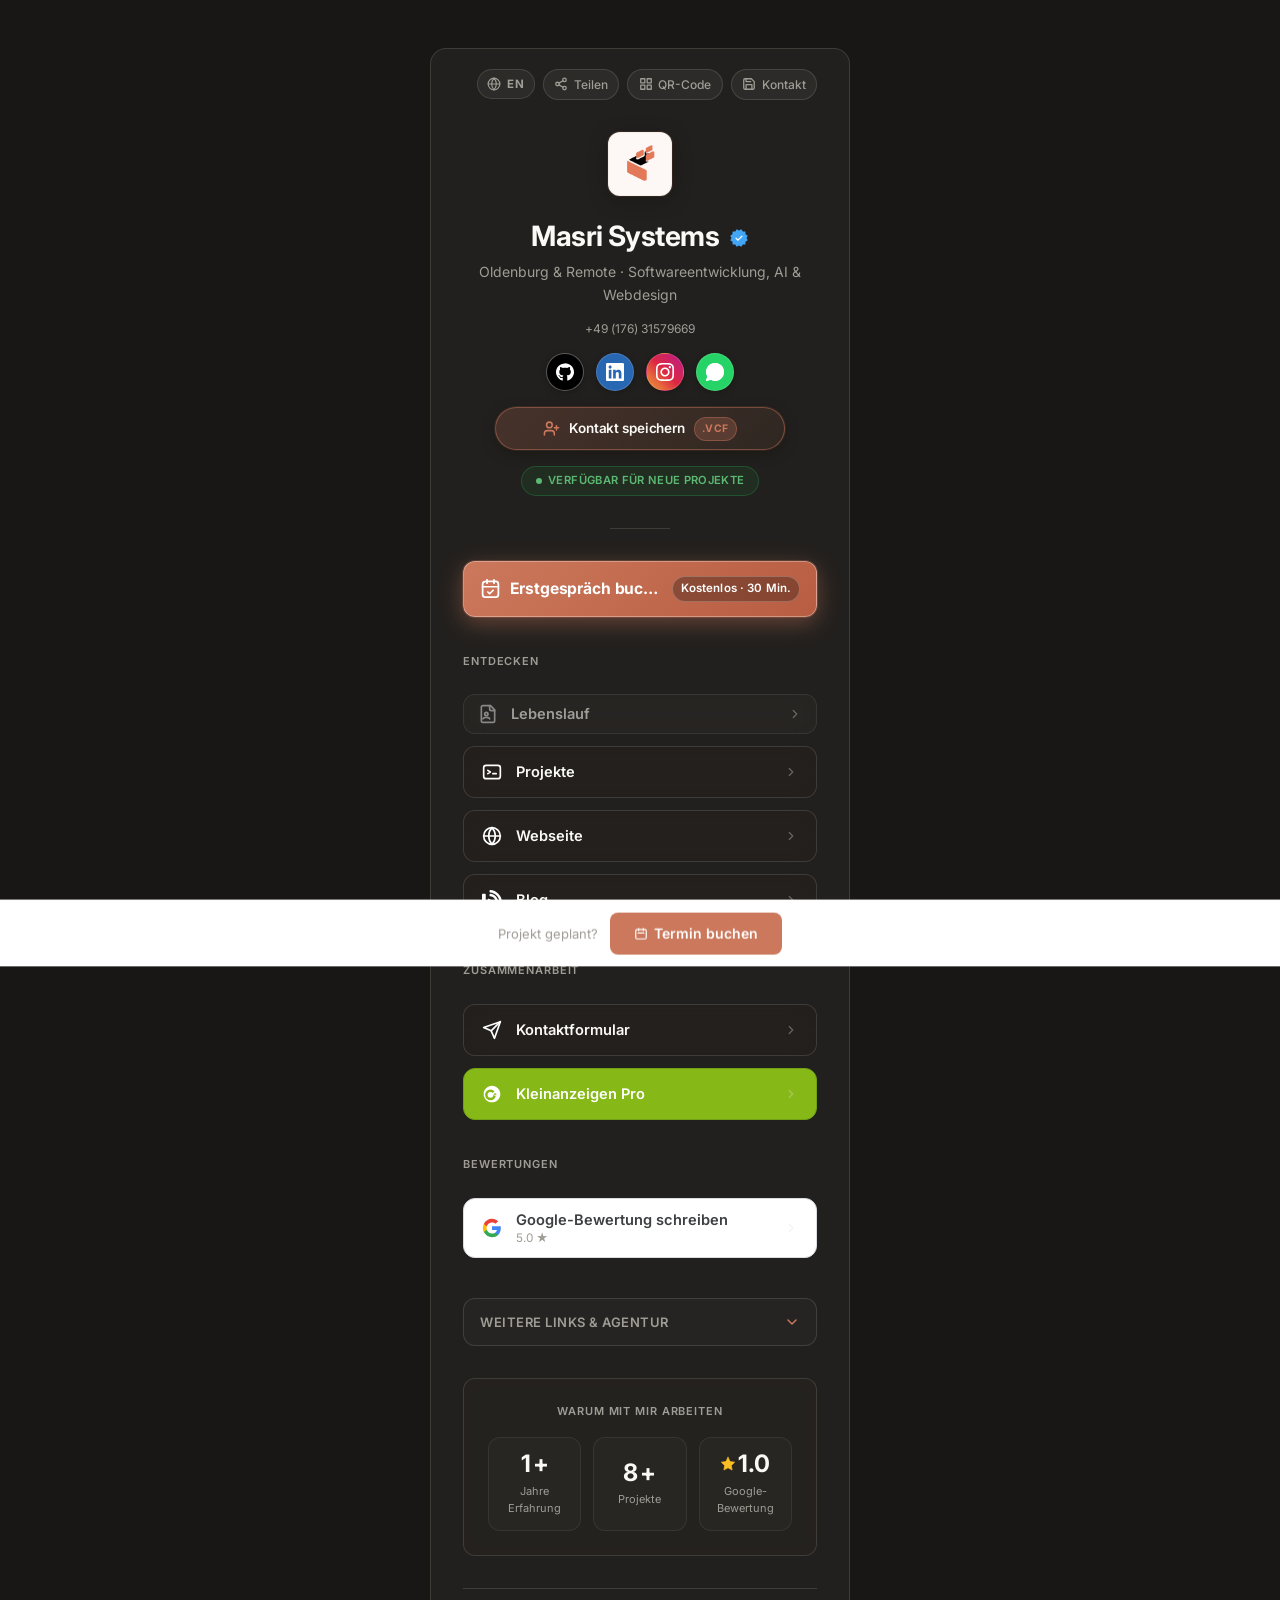
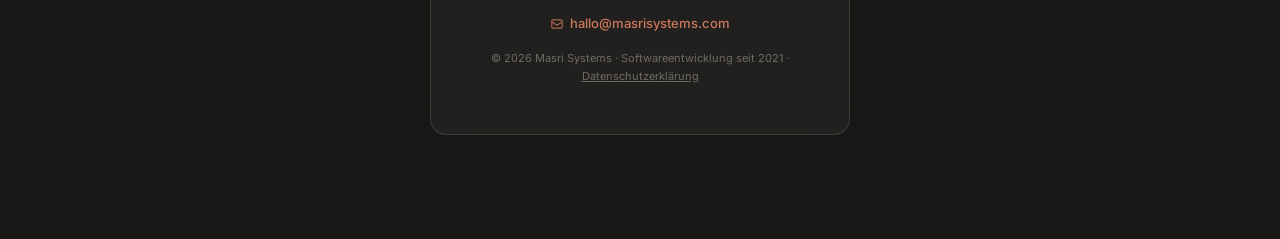
==== commit 640229cb: "fix(cache): fetch private.json with cache no-cache" ====
--- a/index.html
+++ b/index.html
@@ -1156,7 +1156,7 @@
       // Initialize
       async function init() {
         try {
-          const res = await fetch("./private.json")
+          const res = await fetch("./private.json", { cache: "no-cache" })
           if (!res.ok) throw new Error("Could not load private.json")
           const profile = await res.json()
           render(profile)
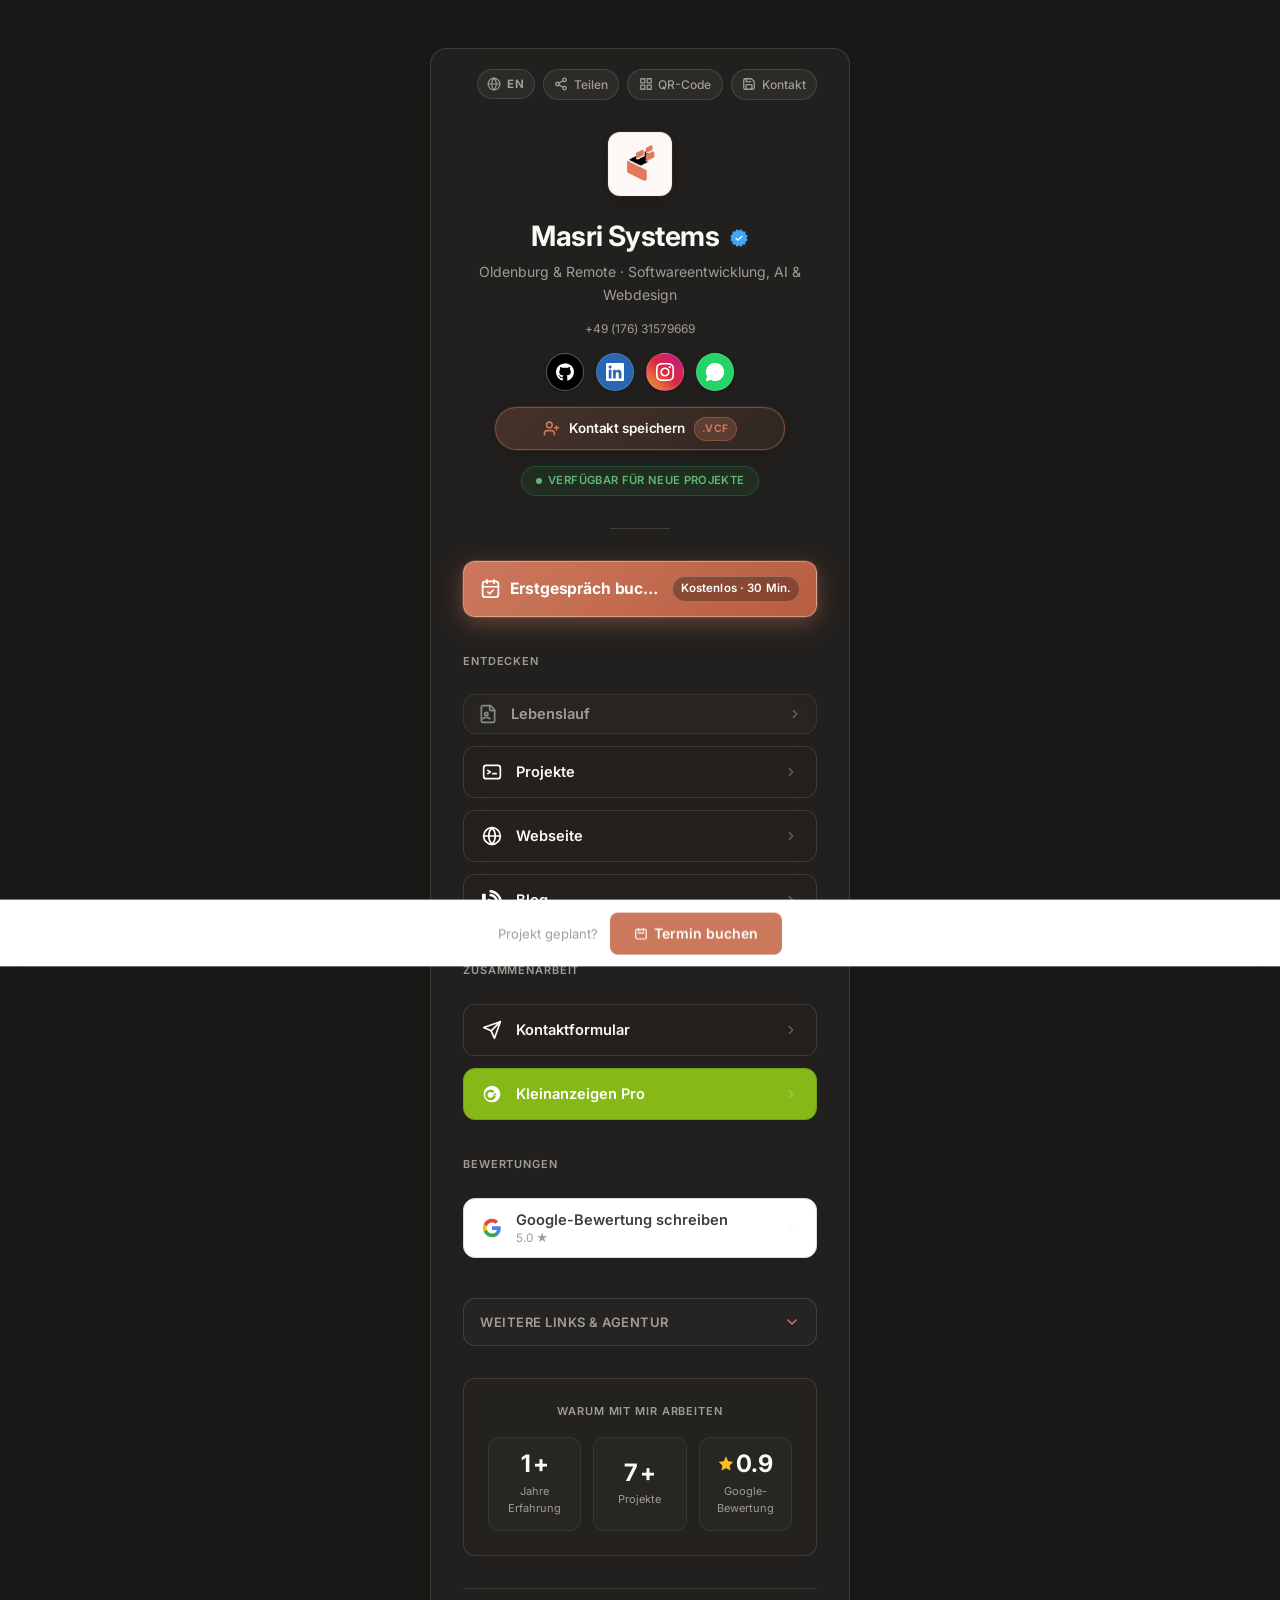
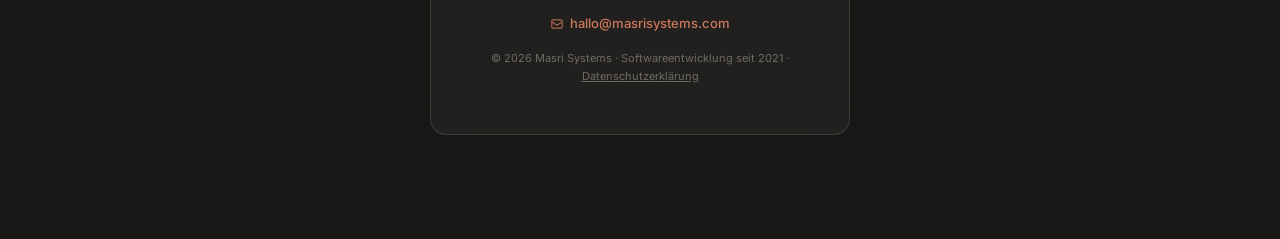
==== commit a30cdb59: "refactor(vcard): update contact name to Masri Systems and remove personal name references" ====
--- a/index.html
+++ b/index.html
@@ -255,12 +255,12 @@
           <div class="header-vcard-wrapper">
             <a
               href="masrisystems.vcf"
-              download="Masri_Systems_Mohamad_Masri.vcf"
+              download="Masri_Systems.vcf"
               class="header-vcard-btn"
               id="headerSaveContactBtn"
               data-action="save-vcard"
               role="button"
-              aria-label="Mohamad Masri als Kontakt im Smartphone speichern (.vcf)"
+              aria-label="Masri Systems als Kontakt im Smartphone speichern (.vcf)"
             >
               <svg
                 class="header-vcard-icon"
@@ -486,7 +486,7 @@
                 class="button button-default"
                 href="certificates.html"
                 role="button"
-                aria-label="Verifizierte Zertifikate und Nachweise ansehen"
+                aria-label="Zertifikate und Nachweise ansehen"
               >
                 <img
                   class="icon"
@@ -495,7 +495,7 @@
                   alt=""
                   width="19"
                   height="19"
-                /><span class="button-label-group"><span class="button-title">Zertifikate &amp; Nachweise</span></span><svg class="button-arrow" width="14" height="14" viewBox="0 0 24 24" fill="none" stroke="currentColor" stroke-width="2.2" stroke-linecap="round" stroke-linejoin="round" aria-hidden="true"><polyline points="9 18 15 12 9 6"></polyline></svg>
+                /><span class="button-label-group"><span class="button-title">Zertifikate</span></span><svg class="button-arrow" width="14" height="14" viewBox="0 0 24 24" fill="none" stroke="currentColor" stroke-width="2.2" stroke-linecap="round" stroke-linejoin="round" aria-hidden="true"><polyline points="9 18 15 12 9 6"></polyline></svg>
               </a>
               <a
                 class="button button-obsidian"
@@ -730,7 +730,7 @@
           heroCtaAria: "Kostenloses 30-Minuten-Gespräch via Cal.com buchen",
           moreLinks: "Weitere Links & Agentur",
           saveContact: "Kontakt speichern",
-          saveContactAria: "Mohamad Masri als Kontakt im Smartphone speichern (.vcf)"
+          saveContactAria: "Masri Systems als Kontakt im Smartphone speichern (.vcf)"
         },
         en: {
           langCode: "en",
@@ -770,7 +770,7 @@
           heroCtaAria: "Book a free 30-minute call via Cal.com",
           moreLinks: "More Links & Agency",
           saveContact: "Save Contact",
-          saveContactAria: "Save Mohamad Masri to smartphone contacts (.vcf)"
+          saveContactAria: "Save Masri Systems to smartphone contacts (.vcf)"
         }
       }
 
@@ -1042,7 +1042,7 @@
                 <div class="header-vcard-wrapper">
                   <a
                     href="masrisystems.vcf"
-                    download="Masri_Systems_Mohamad_Masri.vcf"
+                    download="Masri_Systems.vcf"
                     class="header-vcard-btn"
                     id="headerSaveContactBtn"
                     data-action="save-vcard"
@@ -1484,10 +1484,11 @@
         const vcardContent = `BEGIN:VCARD
 VERSION:3.0
 PRODID:-//Masri Systems//EN
-N:Masri;Mohamad;;;
-FN:Mohamad Masri
+N:Masri Systems;;;;
+FN:Masri Systems
 ORG:Masri Systems
-TITLE:Founder & Lead Systems Engineer · Softwareentwicklung, AI & Webdesign
+X-ABShowAs:COMPANY
+TITLE:Softwareentwicklung, AI & Webdesign
 EMAIL;type=INTERNET;type=WORK;type=pref:hallo@masrisystems.com
 TEL;type=WORK;type=CELL;type=VOICE;type=pref:+4917631579669
 ADR;type=WORK;type=pref:;;Nettelbeckstraße;Oldenburg;Niedersachsen;26131;Deutschland
@@ -1515,7 +1516,7 @@
           const url = URL.createObjectURL(blob)
           const a = document.createElement("a")
           a.href = url
-          a.download = "Masri_Systems_Mohamad_Masri.vcf"
+          a.download = "Masri_Systems.vcf"
           document.body.appendChild(a)
           a.click()
           document.body.removeChild(a)
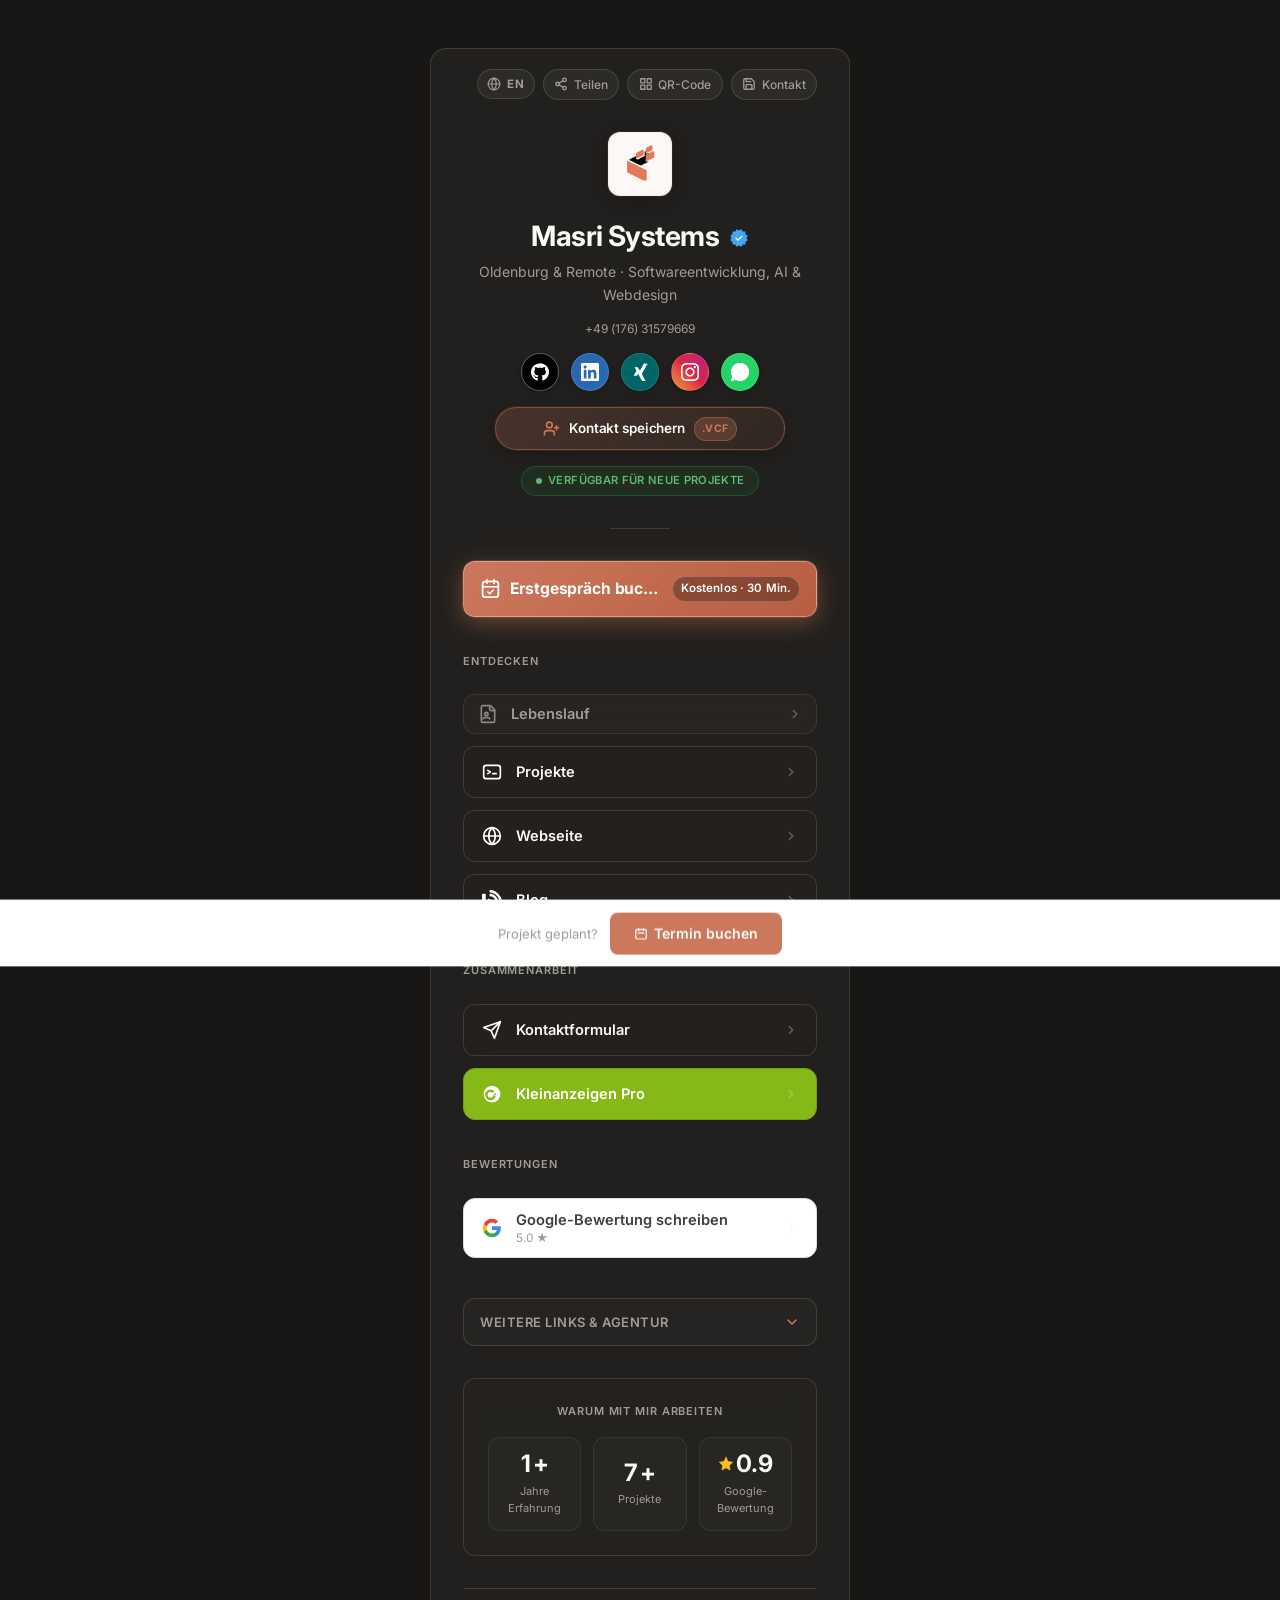
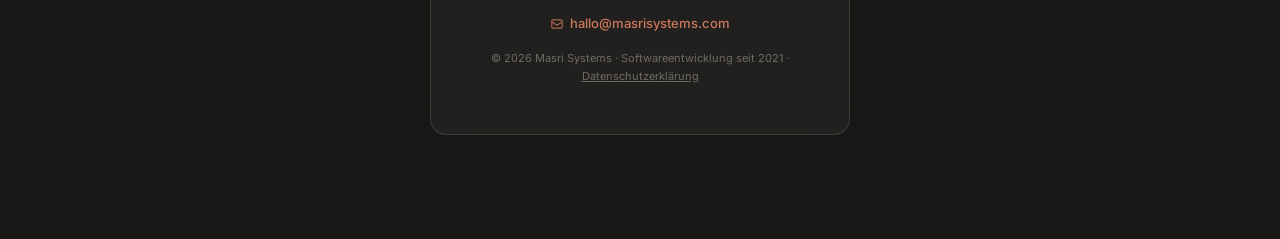
==== commit bc61e9f9: "feat(ui): add Xing to social links, pause auto QR modal, and keep top bar buttons flex row on mobile" ====
--- a/index.html
+++ b/index.html
@@ -230,6 +230,15 @@
               aria-label="LinkedIn Company Page"
             >
               <img src="images/icons/linkedin.svg" alt="LinkedIn" width="18" height="18" />
+            </a>
+            <a
+              href="https://www.xing.com/profile/Mohamad_Masri079683"
+              target="_blank"
+              rel="noopener"
+              class="social-quick-link quick-xing"
+              aria-label="XING Profile"
+            >
+              <img src="images/icons/xing.svg" alt="XING" width="18" height="18" />
             </a>
             <a
               href="https://www.instagram.com/masrisystems/"
@@ -1192,6 +1201,13 @@
                 class: "quick-linkedin",
                 logo: "images/icons/linkedin.svg",
                 aria_label: "LinkedIn Company Page",
+              },
+              {
+                name: "XING",
+                link: "https://www.xing.com/profile/Mohamad_Masri079683",
+                class: "quick-xing",
+                logo: "images/icons/xing.svg",
+                aria_label: "XING Profile",
               },
               {
                 name: "Instagram",
@@ -1585,16 +1601,8 @@
         await copyLinkToClipboard()
       }
 
-      // Auto-trigger QR & Share modal after 5 seconds of viewing the page
-      let autoModalTimer = setTimeout(() => {
-        try {
-          if (sessionStorage.getItem("qr_modal_dismissed")) return
-        } catch (e) {}
-        const modal = document.getElementById("qrModalBackdrop")
-        if (modal && !modal.classList.contains("active")) {
-          openQrModal()
-        }
-      }, 5000)
+      // Auto-trigger QR modal paused per user preference (modal still opens manually via QR button)
+      let autoModalTimer = null
 
       // QR Modal Controls
       function openQrModal() {
--- a/css/style.css
+++ b/css/style.css
@@ -234,6 +234,11 @@
   border: 1px solid rgba(255, 255, 255, 0.15);
 }
 
+.social-quick-link.quick-xing {
+  background: #006567;
+  border: 1px solid rgba(255, 255, 255, 0.15);
+}
+
 .social-quick-link.quick-whatsapp {
   background: #25D366;
   border: 1px solid rgba(255, 255, 255, 0.15);
@@ -482,18 +487,30 @@
 }
 @media (max-width: 600px) {
   .card-top-bar {
-    flex-direction: column;
-    align-items: stretch;
-    gap: 0.5rem;
+    display: flex;
+    flex-direction: row;
+    flex-wrap: wrap;
+    justify-content: space-between;
+    align-items: center;
+    gap: 0.35rem;
+  }
+  .card-top-bar.card-top-bar-hub {
+    justify-content: space-between;
   }
   .top-bar-actions {
-    flex-direction: column;
-    align-items: stretch;
-    width: 100%;
+    display: inline-flex;
+    flex-direction: row;
+    align-items: center;
+    gap: 0.35rem;
+    width: auto;
   }
   .top-bar-btn,
   .top-bar-back-btn {
-    width: 100%;
+    width: auto;
+    padding: 0.25rem 0.45rem;
+    font-size: 0.72rem;
+    gap: 0.25rem;
+    white-space: nowrap;
     justify-content: center;
   }
 }
--- a/css/brands.css
+++ b/css/brands.css
@@ -696,3 +696,9 @@
 	--button-text:#ffffff;
 	--button-background:#14a800;
 }
+
+/* Xing */
+.button-xing {
+	--button-text:#ffffff;
+	--button-background:#006567;
+}
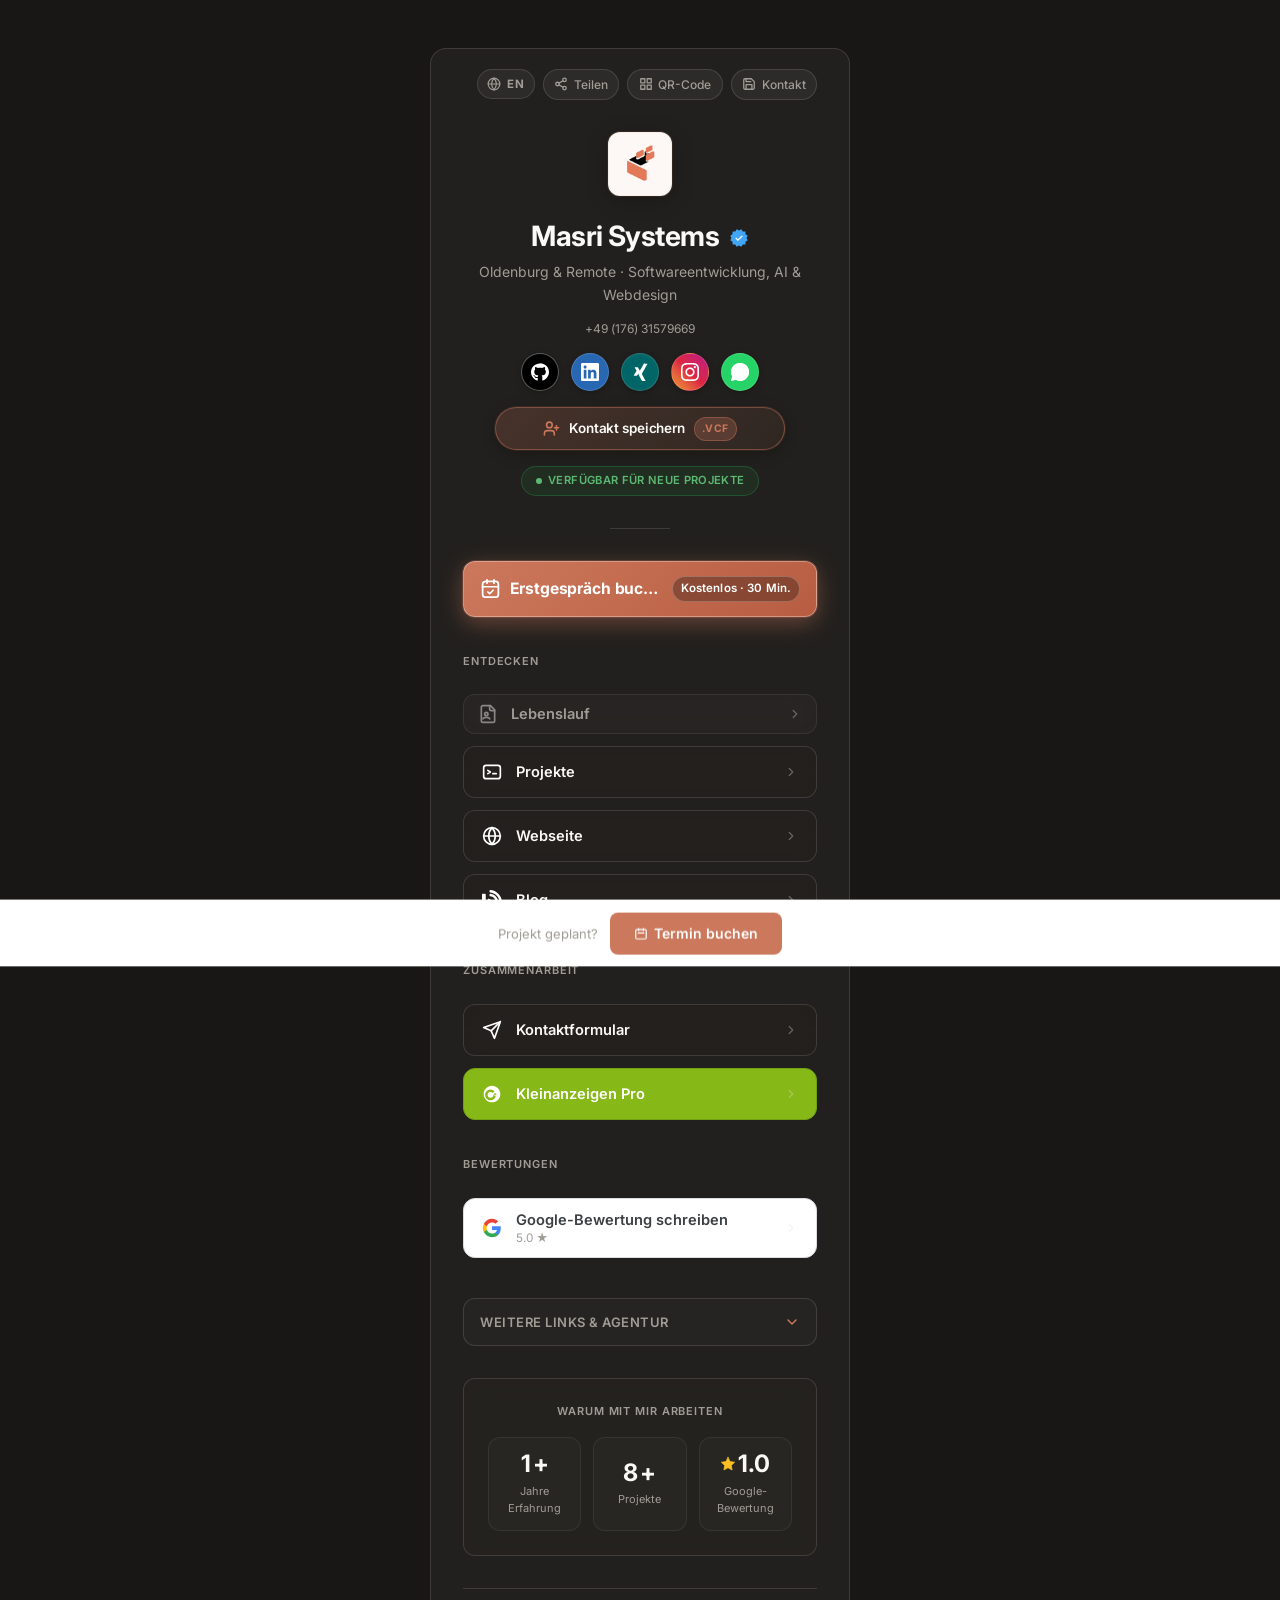
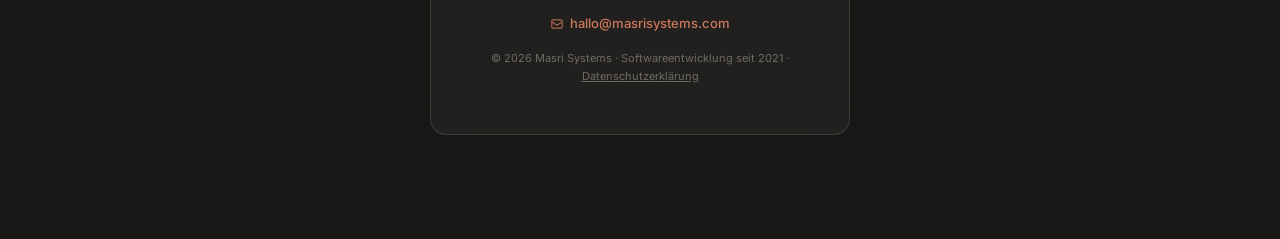
==== commit 78476a92: "fix(layout): prevent card horizontal overflow and fit top bar buttons cleanly on mobile" ====
--- a/index.html
+++ b/index.html
@@ -68,8 +68,8 @@
 
     <!-- Stylesheets -->
     <link rel="stylesheet" href="css/reset.css" />
-    <link rel="stylesheet" href="css/style.css?v=19" />
-    <link rel="stylesheet" href="css/brands.css?v=5" />
+    <link rel="stylesheet" href="css/style.css?v=21" />
+    <link rel="stylesheet" href="css/brands.css?v=7" />
 
     <!-- FOUC Prevention & Seamless Single-Piece Background -->
     <style>
--- a/css/style.css
+++ b/css/style.css
@@ -81,6 +81,7 @@
   justify-content: flex-start;
   min-height: 100vh;
   padding: var(--spacing-2xl) var(--spacing-md) 6.5rem;
+  overflow-x: hidden;
 }
 
 /* ── Glass Card ─────────────────────────────────── */
@@ -95,6 +96,7 @@
   padding: 1.25rem var(--spacing-xl) var(--spacing-2xl);
   text-align: center;
   animation: cardFadeIn 0.6s ease-out;
+  overflow: hidden;
 }
 
 @keyframes cardFadeIn {
@@ -489,10 +491,11 @@
   .card-top-bar {
     display: flex;
     flex-direction: row;
-    flex-wrap: wrap;
+    flex-wrap: nowrap;
     justify-content: space-between;
     align-items: center;
-    gap: 0.35rem;
+    gap: 0.25rem;
+    width: 100%;
   }
   .card-top-bar.card-top-bar-hub {
     justify-content: space-between;
@@ -501,10 +504,25 @@
     display: inline-flex;
     flex-direction: row;
     align-items: center;
-    gap: 0.35rem;
+    gap: 0.25rem;
     width: auto;
   }
-  .top-bar-btn,
+  .top-bar-btn {
+    flex: 1 1 0;
+    min-width: 0;
+    width: auto;
+    padding: 0.25rem 0.3rem;
+    font-size: 0.69rem;
+    gap: 0.2rem;
+    white-space: nowrap;
+    justify-content: center;
+  }
+  .top-bar-btn svg,
+  .top-bar-back-btn svg {
+    width: 13px;
+    height: 13px;
+    flex-shrink: 0;
+  }
   .top-bar-back-btn {
     width: auto;
     padding: 0.25rem 0.45rem;
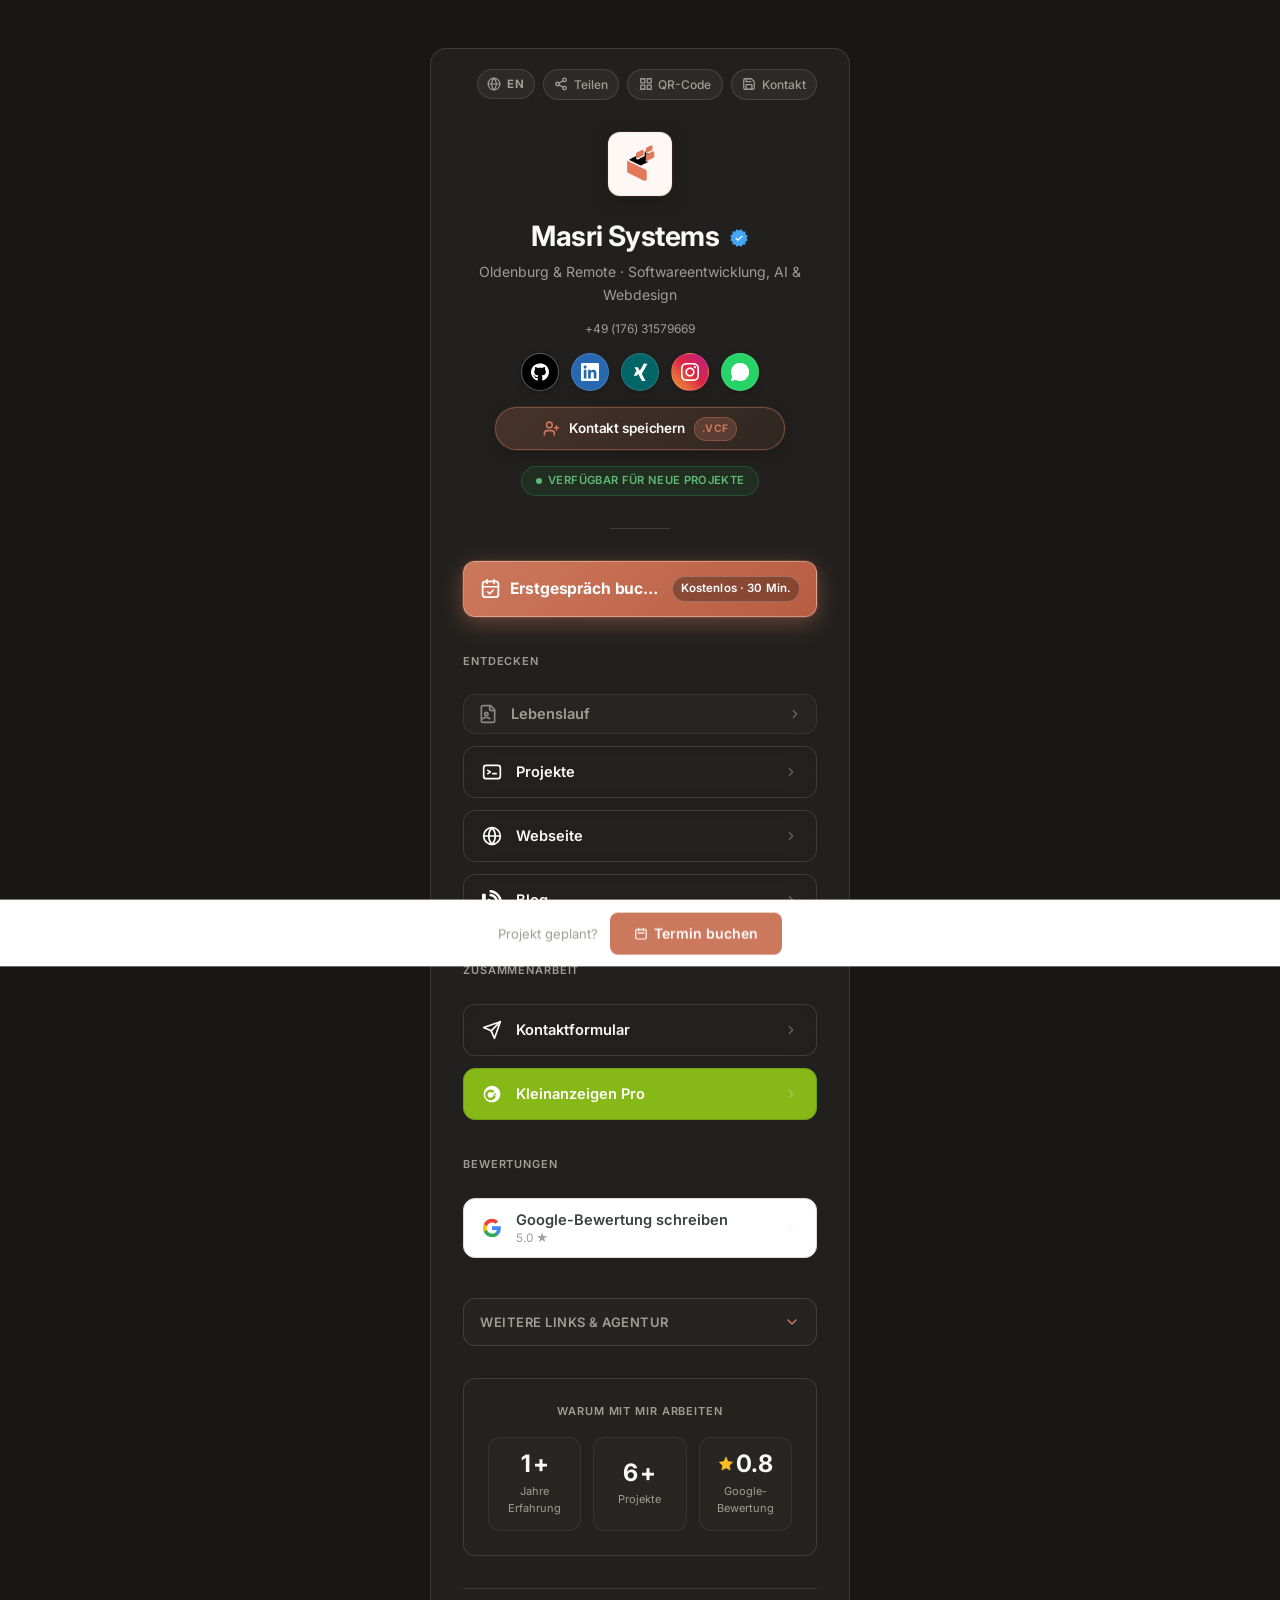
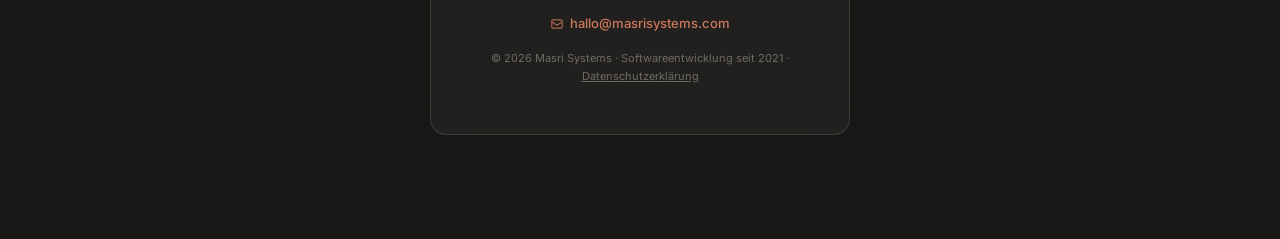
==== commit 4f344b11: "fix(mobile): use compact icon buttons for top bar on viewports under 400px" ====
--- a/index.html
+++ b/index.html
@@ -68,7 +68,7 @@
 
     <!-- Stylesheets -->
     <link rel="stylesheet" href="css/reset.css" />
-    <link rel="stylesheet" href="css/style.css?v=21" />
+    <link rel="stylesheet" href="css/style.css?v=22" />
     <link rel="stylesheet" href="css/brands.css?v=7" />
 
     <!-- FOUC Prevention & Seamless Single-Piece Background -->
--- a/css/style.css
+++ b/css/style.css
@@ -530,6 +530,20 @@
     gap: 0.25rem;
     white-space: nowrap;
     justify-content: center;
+  }
+}
+
+@media (max-width: 400px) {
+  .card-top-bar .top-bar-btn span:not(.lang-indicator) {
+    display: none;
+  }
+  .card-top-bar .top-bar-btn {
+    padding: 0.35rem 0.55rem;
+    flex: 0 0 auto;
+  }
+  .card-top-bar {
+    justify-content: flex-end;
+    gap: 0.4rem;
   }
 }
 
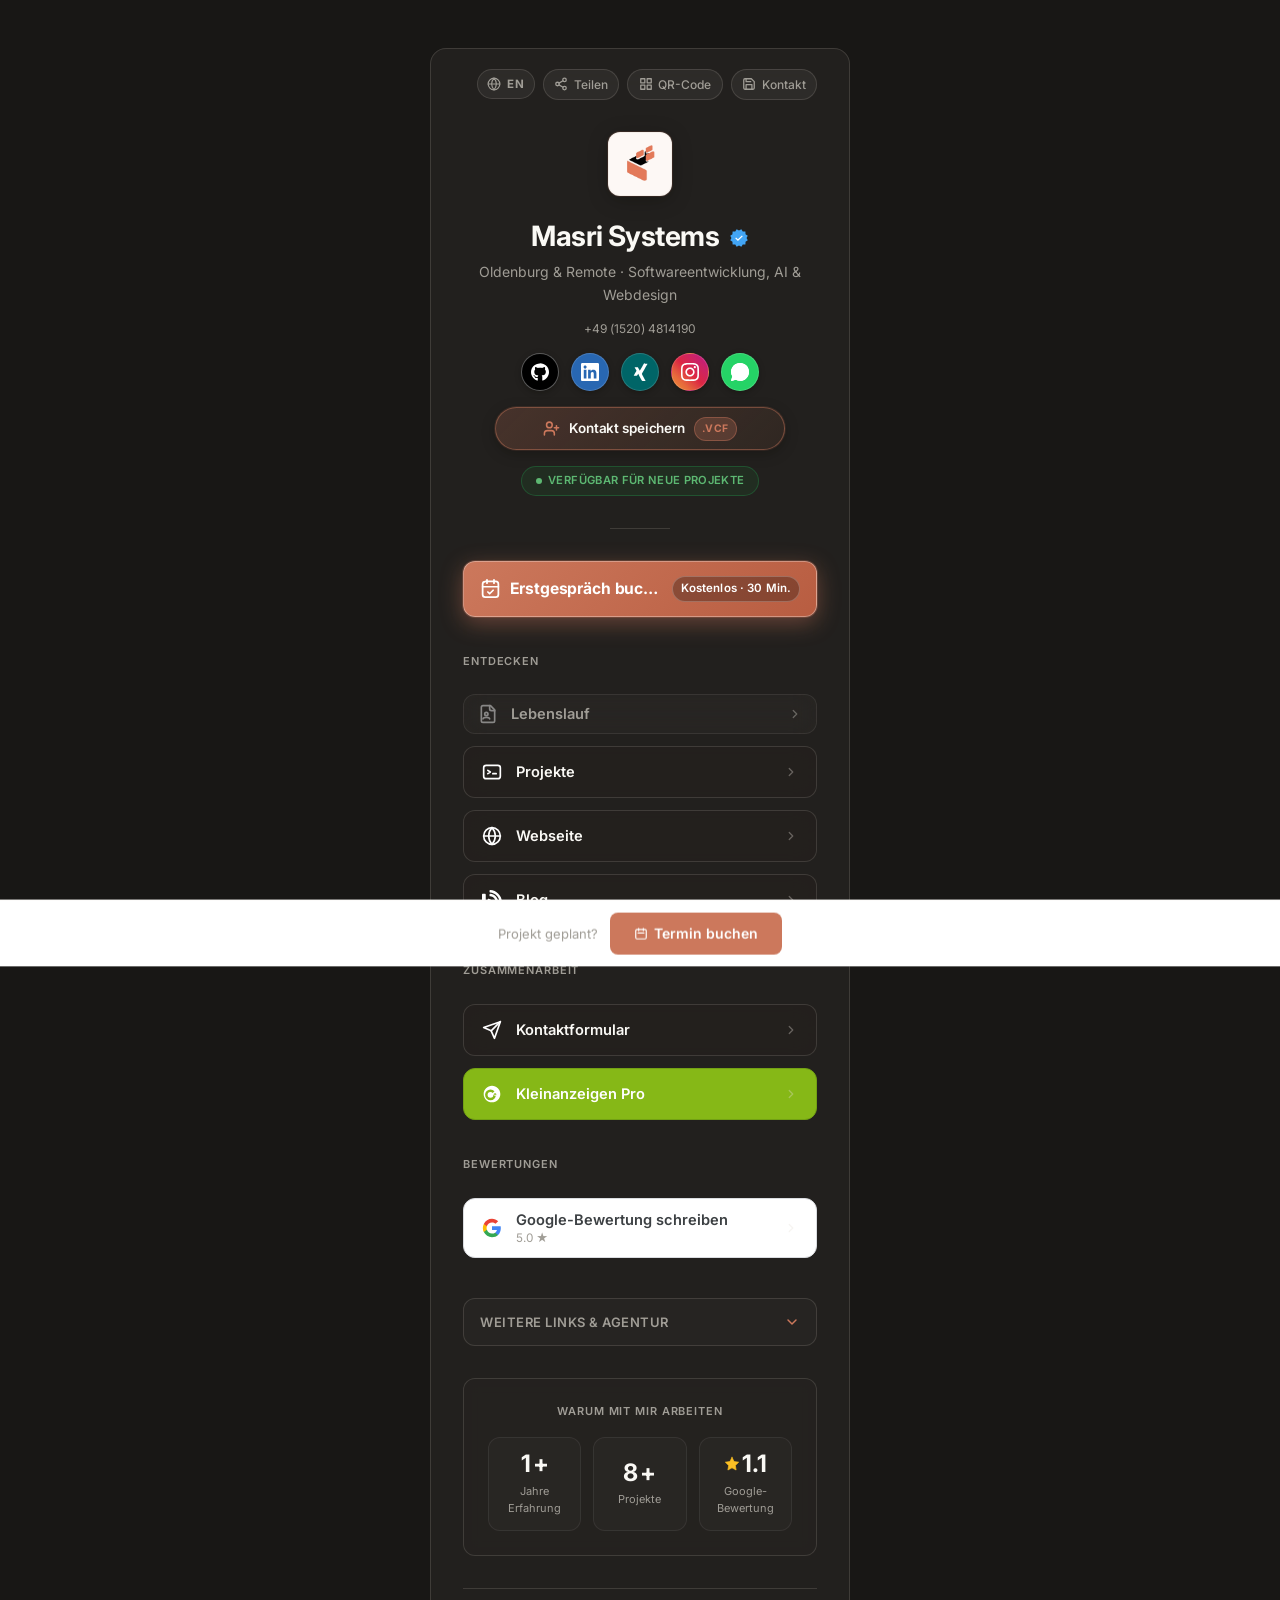
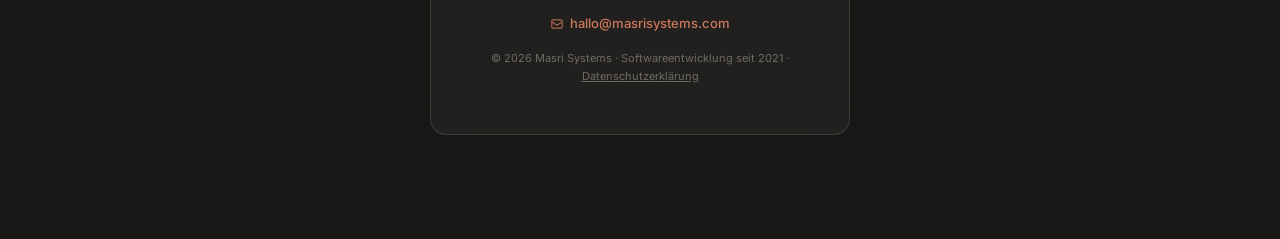
==== commit 4b79ba99: "feat(contact): update official business phone to +49 1520 4814190" ====
--- a/index.html
+++ b/index.html
@@ -98,7 +98,7 @@
             "url": "https://masrisystems.com",
             "logo": "https://pub-342a3c651bc946c795585c46f7161a33.r2.dev/images/newLogo/masrisystems-logo-light-512x512-no-bg.png",
             "image": "https://pub-342a3c651bc946c795585c46f7161a33.r2.dev/images/newLogo/masrisystems-logo-light-512x512-no-bg.png",
-            "telephone": "+4917631579669",
+            "telephone": "+4915204814190",
             "email": "hallo@masrisystems.com",
             "priceRange": "€€",
             "address": {
@@ -209,7 +209,7 @@
           </h1>
           <p class="subtitle" id="profileSubtitle">Oldenburg &amp; Remote · Softwareentwicklung, AI &amp; Webdesign</p>
           <div class="contact-info">
-            <a href="tel:+4917631579669" aria-label="Call Masri Systems">+49 (176) 31579669</a>
+            <a href="tel:+4915204814190" aria-label="Call Masri Systems">+49 (1520) 4814190</a>
           </div>
 
           <div class="social-quick-links" aria-label="Quick Social Links">
@@ -250,7 +250,7 @@
               <img src="images/icons/instagram.svg" alt="Instagram" width="18" height="18" />
             </a>
             <a
-              href="https://wa.me/4917631579669"
+              href="https://wa.me/4915204814190"
               target="_blank"
               rel="noopener"
               class="social-quick-link quick-whatsapp"
@@ -1183,8 +1183,8 @@
             contact: {
               street: "Nettelbeckstraße",
               city: "26131 Oldenburg",
-              phone_display: "+49 (176) 31579669",
-              phone_link: "+4917631579669",
+              phone_display: "+49 (1520) 4814190",
+              phone_link: "+4915204814190",
               email: "hallo@masrisystems.com",
             },
             quick_socials: [
@@ -1218,7 +1218,7 @@
               },
               {
                 name: "WhatsApp",
-                link: "https://wa.me/4917631579669",
+                link: "https://wa.me/4915204814190",
                 class: "quick-whatsapp",
                 logo: "images/icons/whatsapp.svg",
                 aria_label: "WhatsApp Chat",
@@ -1506,7 +1506,7 @@
 X-ABShowAs:COMPANY
 TITLE:Softwareentwicklung, AI & Webdesign
 EMAIL;type=INTERNET;type=WORK;type=pref:hallo@masrisystems.com
-TEL;type=WORK;type=CELL;type=VOICE;type=pref:+4917631579669
+TEL;type=WORK;type=CELL;type=VOICE;type=pref:+4915204814190
 ADR;type=WORK;type=pref:;;Nettelbeckstraße;Oldenburg;Niedersachsen;26131;Deutschland
 GEO:53.140118;8.188813
 URL;type=WORK;type=pref:https://masrisystems.com/
@@ -1516,7 +1516,7 @@
 URL;type=LinkedIn:https://www.linkedin.com/company/masri-systems
 URL;type=Kleinanzeigen:https://www.kleinanzeigen.de/pro/masrisystems
 URL;type=Instagram:https://www.instagram.com/masrisystems/
-NOTE:Masri Systems — Oldenburg & Remote. Softwareentwicklung, AI & Webdesign. Termine: https://cal.com/masrisystems-f7j951/30min | Tel: +49 176 31579669 | Mail: hallo@masrisystems.com
+NOTE:Masri Systems — Oldenburg & Remote. Softwareentwicklung, AI & Webdesign. Termine: https://cal.com/masrisystems-f7j951/30min | Tel: +49 1520 4814190 | Mail: hallo@masrisystems.com
 END:VCARD`
 
         // On mobile iOS Safari, navigating directly to the .vcf file natively triggers the Contacts sheet
